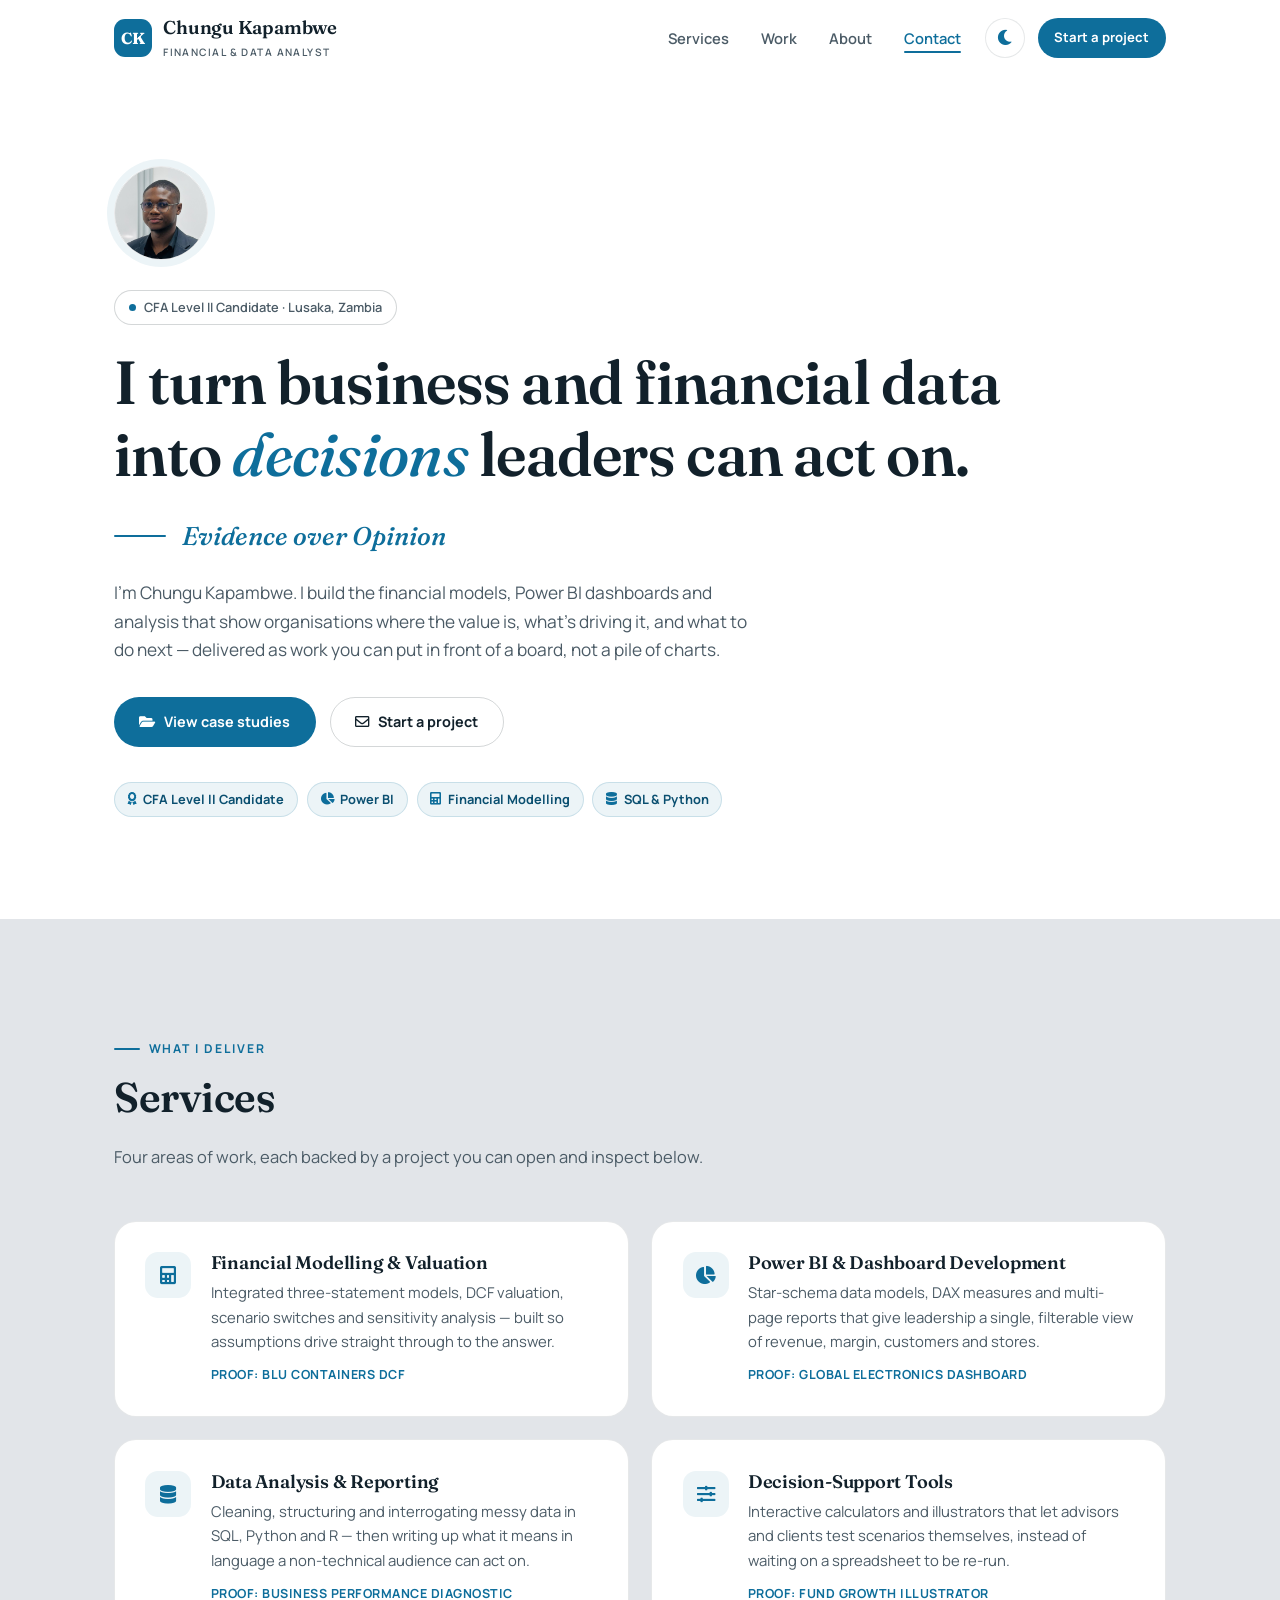
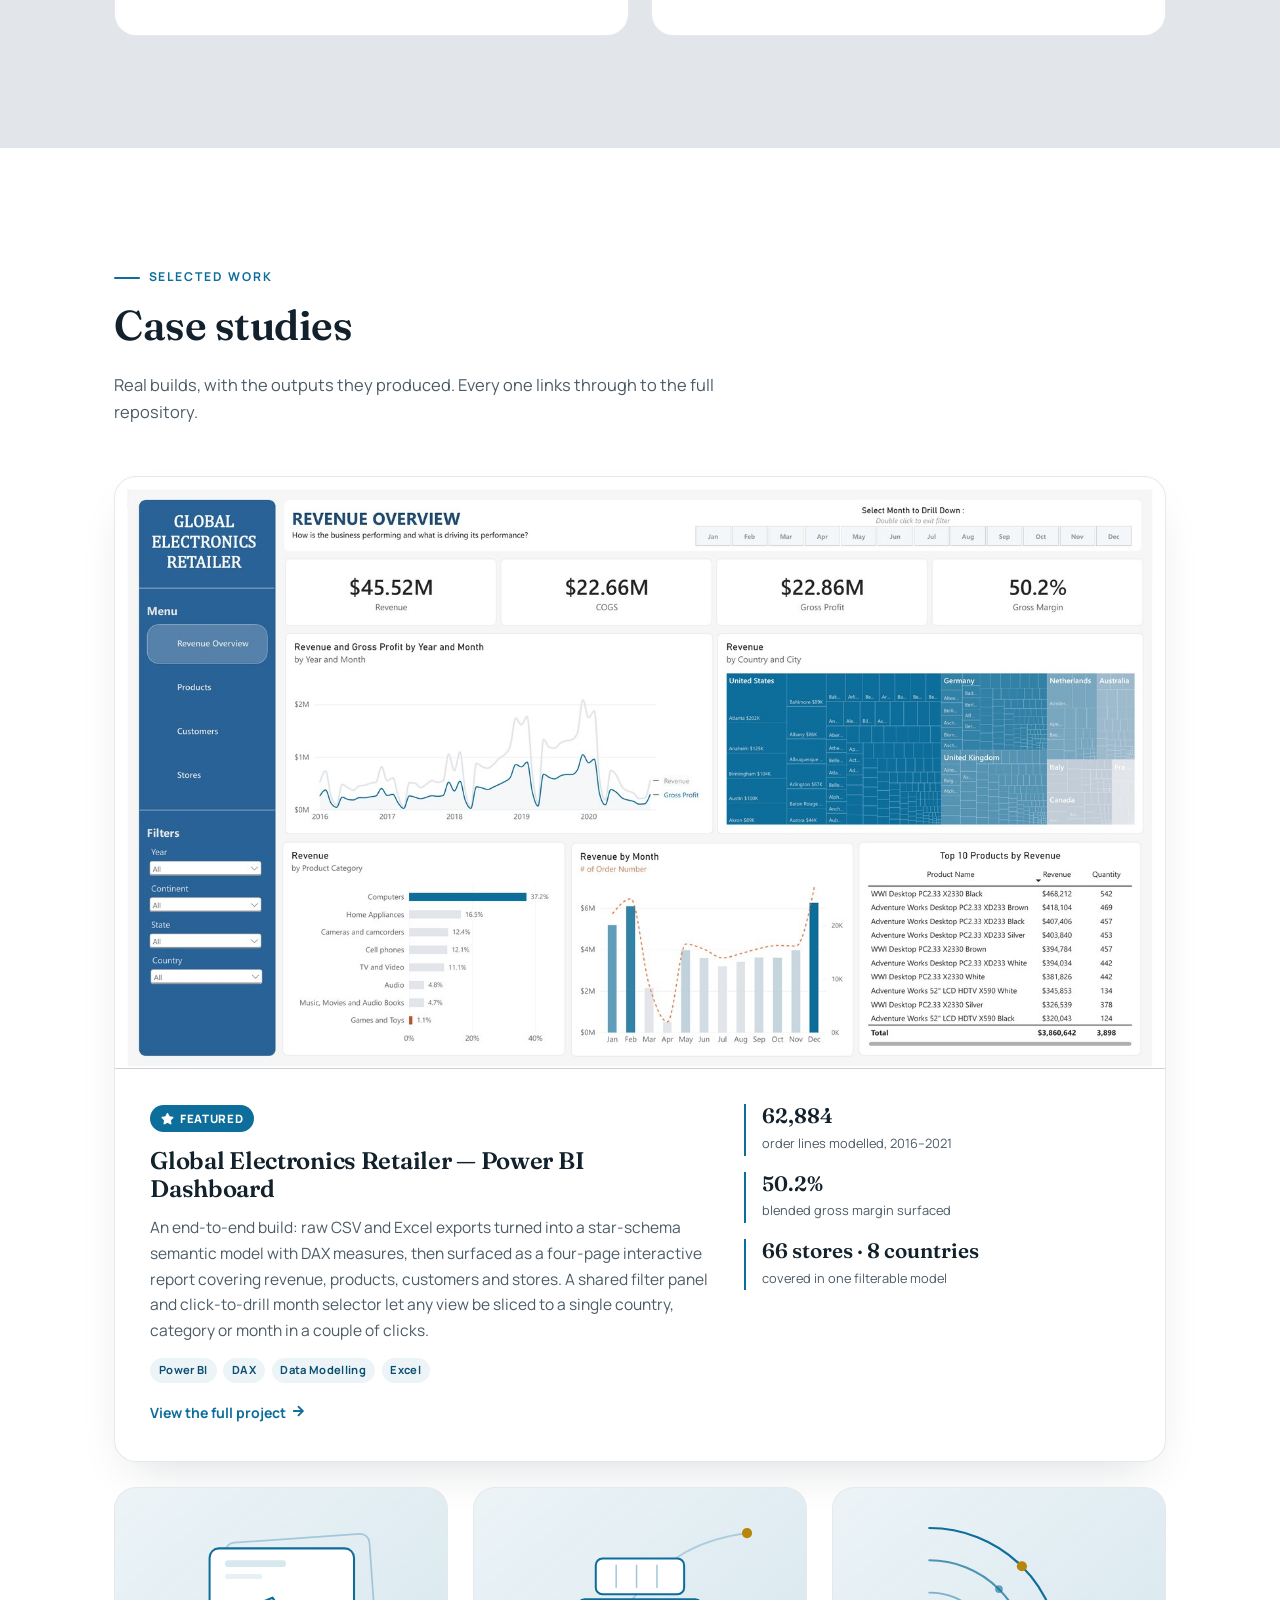
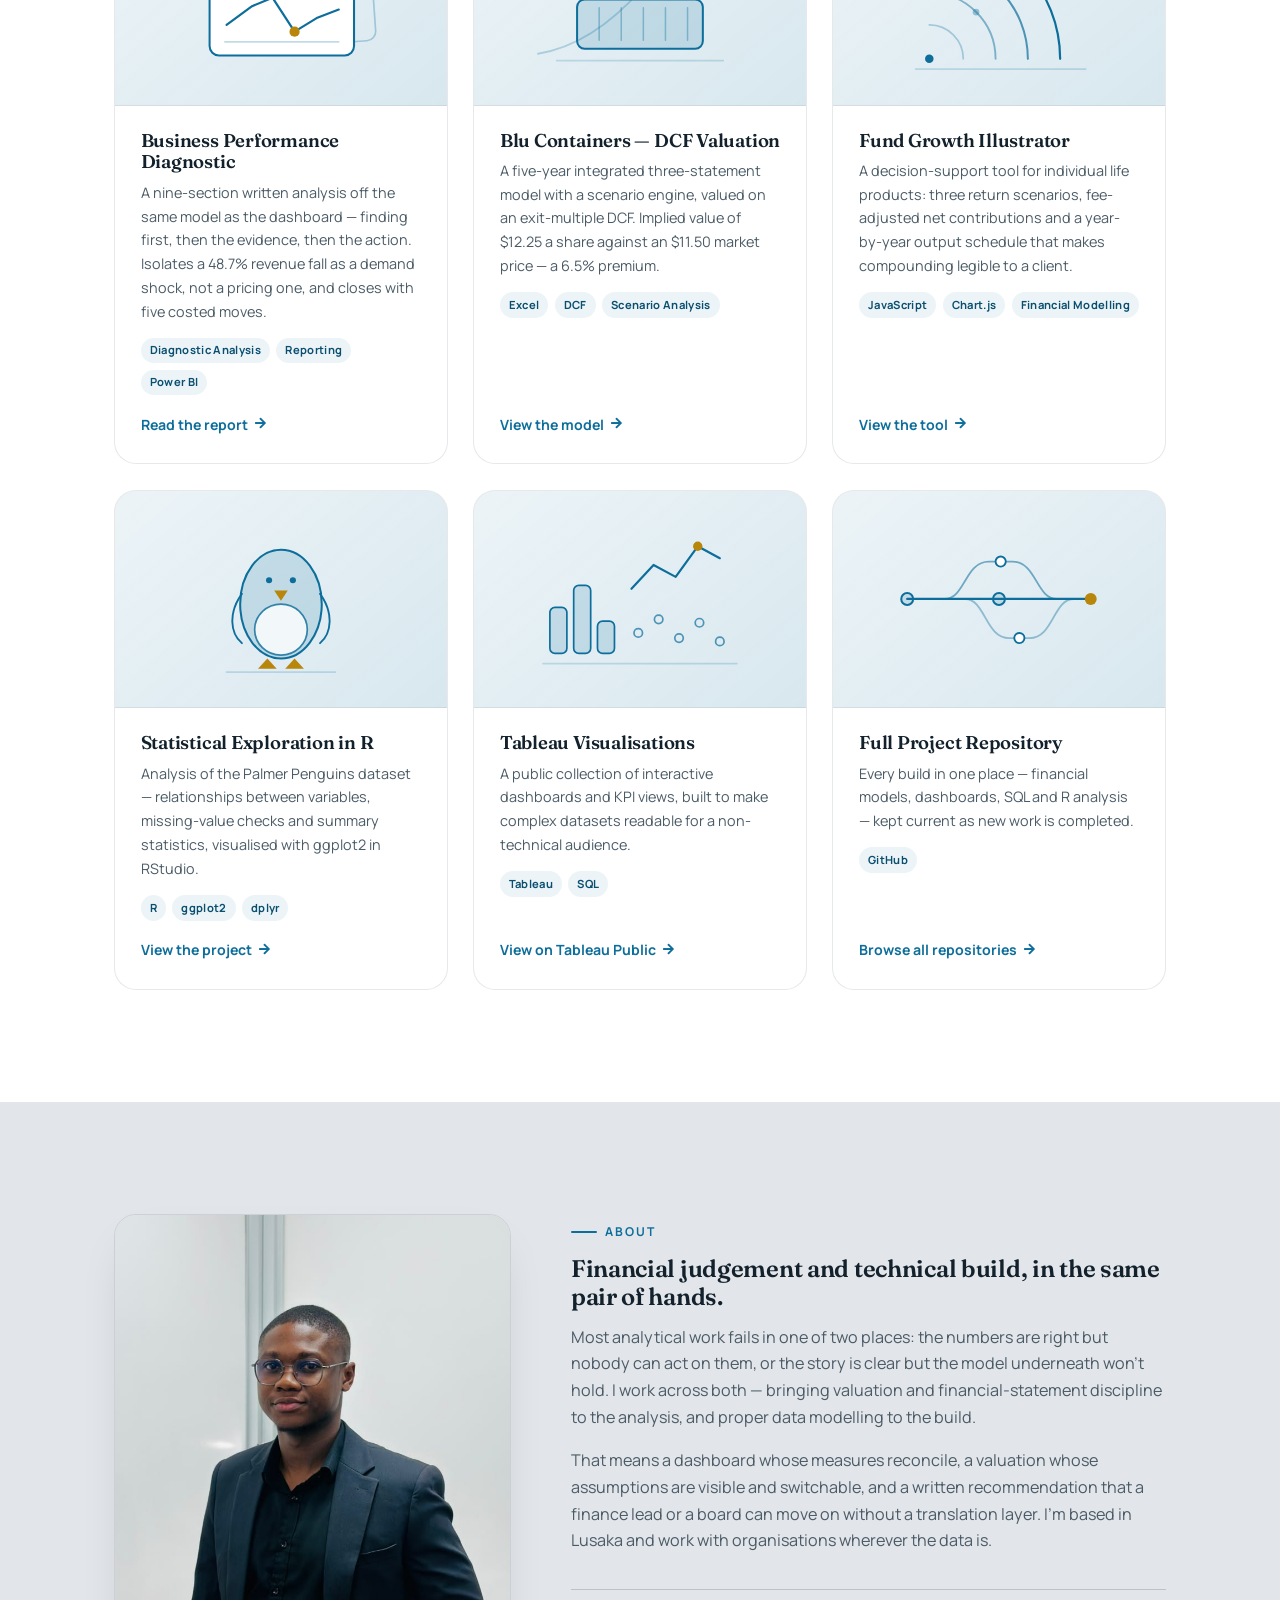
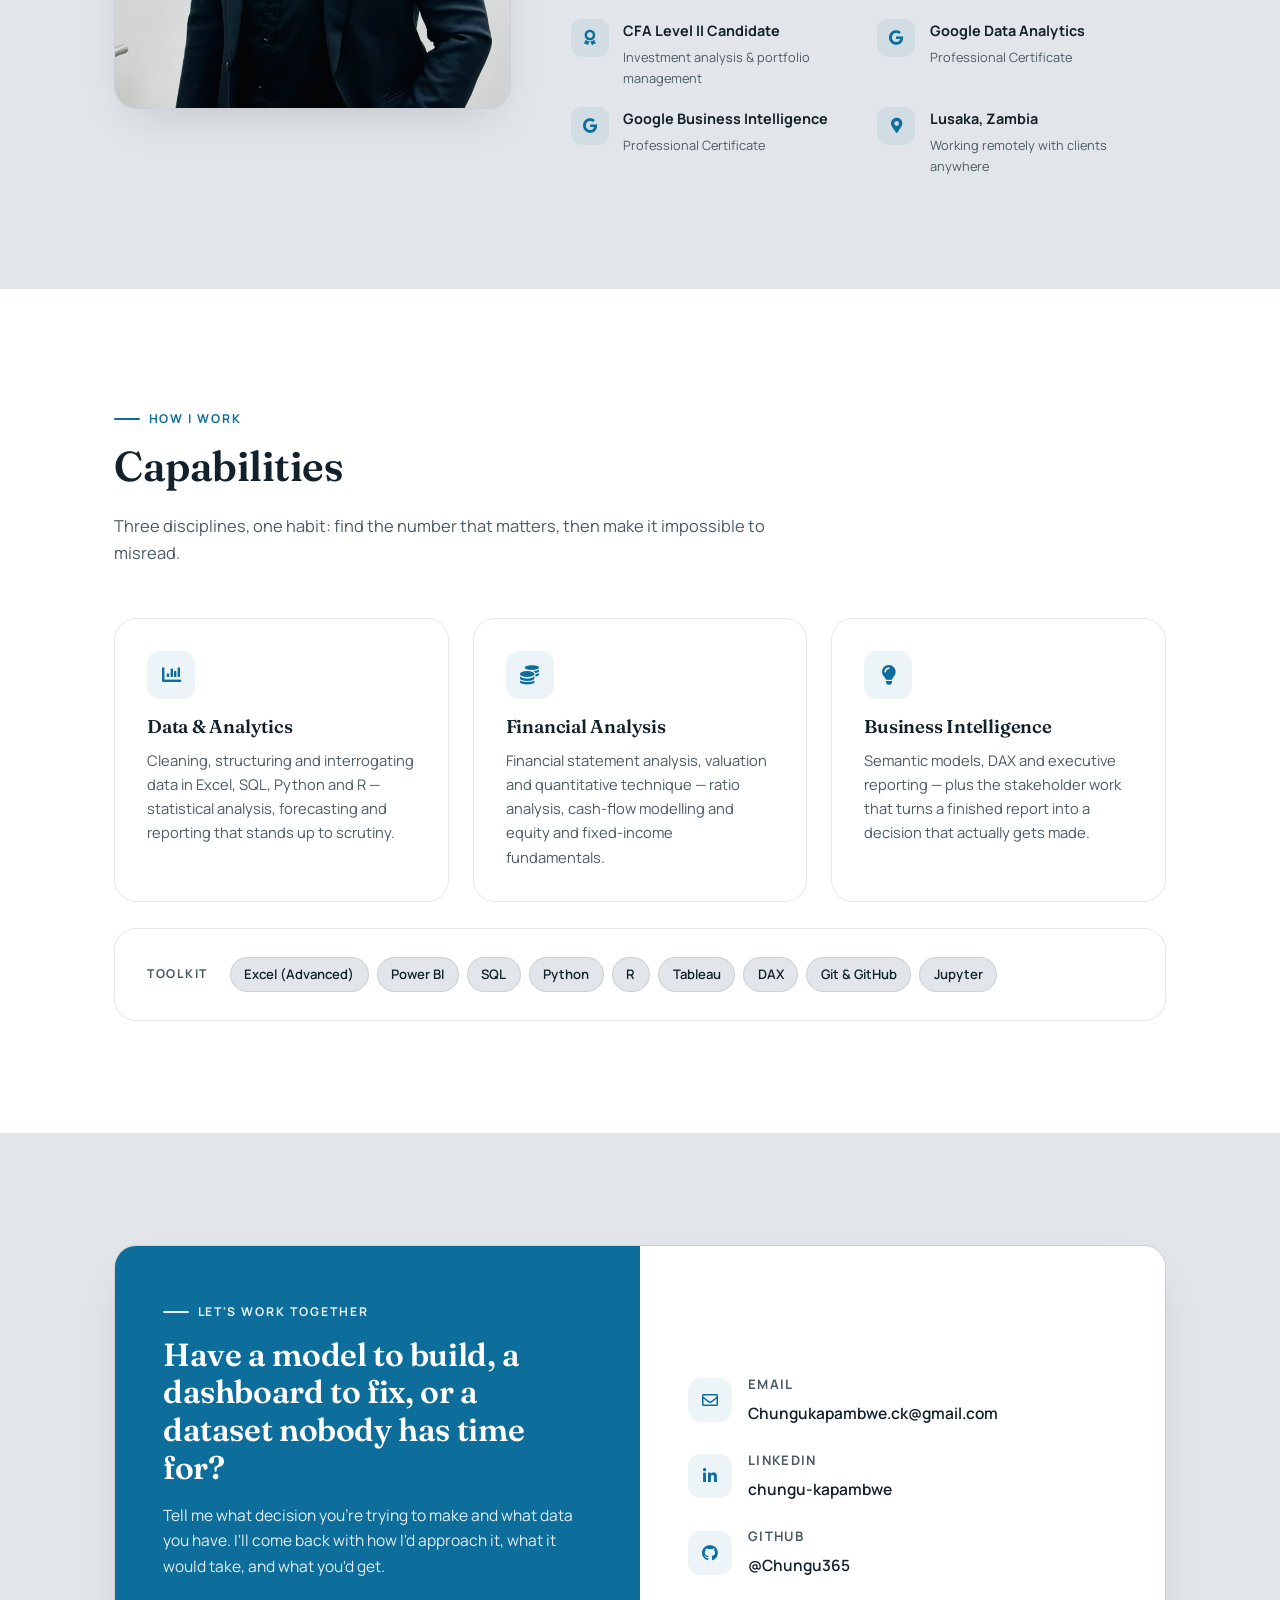
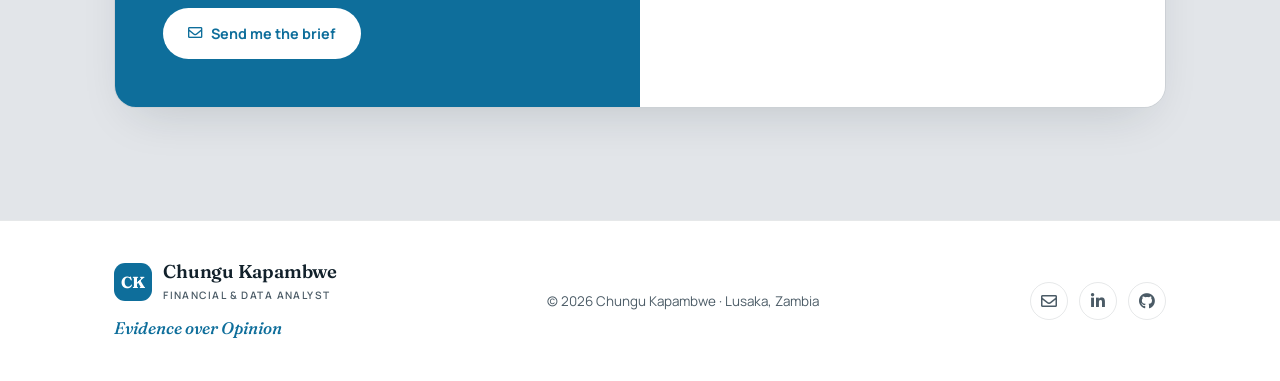
==== index.html @ a05ceb67 "Add files via upload" ====
<!DOCTYPE html>
<html lang="en">
<head>
<meta charset="UTF-8">
<meta name="viewport" content="width=device-width, initial-scale=1.0">
<title>Chungu Kapambwe | Financial &amp; Data Analyst</title>
<meta name="description" content="Chungu Kapambwe — financial and data analyst in Lusaka, Zambia. Financial models, Power BI dashboards and analysis that turn business data into decisions.">
<meta name="theme-color" content="#0e6e9b">

<link rel="icon" href="data:image/svg+xml,%3Csvg xmlns='http://www.w3.org/2000/svg' viewBox='0 0 64 64'%3E%3Crect width='64' height='64' rx='14' fill='%230e6e9b'/%3E%3Ctext x='32' y='43' font-family='Georgia,serif' font-size='30' font-weight='bold' fill='white' text-anchor='middle'%3ECK%3C/text%3E%3C/svg%3E">

<script>
  /* Set theme + js flag before first paint: avoids a flash and keeps content
     visible if scripting is unavailable. */
  (function () {
    var r = document.documentElement;
    r.className += ' js';
    try {
      var t = localStorage.getItem('theme');
      if (t === 'light' || t === 'dark') r.setAttribute('data-theme', t);
    } catch (e) {}
  })();
</script>

<link rel="preconnect" href="https://fonts.googleapis.com">
<link rel="preconnect" href="https://fonts.gstatic.com" crossorigin>
<link href="https://fonts.googleapis.com/css2?family=Fraunces:ital,opsz,wght@0,9..144,400;0,9..144,500;0,9..144,600;0,9..144,700;1,9..144,500&family=Manrope:wght@400;500;600;700;800&display=swap" rel="stylesheet">
<link rel="stylesheet" href="assets/css/fontawesome.min.css">

<style>
  /* ===================================================================
     1. DESIGN TOKENS
     Light is the default. Dark follows the system unless the visitor
     has explicitly chosen a theme (data-theme on <html>).
     =================================================================== */
  :root{
    --brand:#0e6e9b;            /* fixed brand blue — never theme-shifted */
    --mist:#e2e5e9;             /* brand light grey */

    --ink:#12212b;
    --ink-soft:#4b5b66;
    --blue:#0e6e9b;             /* theme-aware accent */
    --blue-deep:#0a4f70;
    --blue-tint:rgba(14,110,155,.08);
    --blue-tint-2:rgba(14,110,155,.16);
    --line:rgba(18,33,43,.10);
    --line-strong:rgba(18,33,43,.18);
    --accent-warm:#b8860b;   /* one warm note, used sparingly in the cover art */

    --surface:#ffffff;
    --surface-alt:#e2e5e9;
    --surface-card:#ffffff;
    --shadow:0 20px 50px -20px rgba(18,33,43,.18);
    --shadow-sm:0 6px 18px -10px rgba(18,33,43,.25);

    --radius-lg:22px;
    --radius-md:14px;
    --radius-sm:10px;
    --header-h:76px;
    color-scheme:light;
  }

  :root[data-theme="dark"]{
    --ink:#eef2f5;
    --ink-soft:#a4b2bc;
    --accent-warm:#d8ab3a;
    --blue:#4fb2da;
    --blue-deep:#8ad6f2;
    --blue-tint:rgba(79,178,218,.12);
    --blue-tint-2:rgba(79,178,218,.22);
    --line:rgba(238,242,245,.12);
    --line-strong:rgba(238,242,245,.22);

    --surface:#0f1720;
    --surface-alt:#141e29;
    --surface-card:#16212c;
    --shadow:0 24px 60px -20px rgba(0,0,0,.55);
    --shadow-sm:0 8px 22px -12px rgba(0,0,0,.6);
    color-scheme:dark;
  }

  @media (prefers-color-scheme: dark){
    :root:not([data-theme="light"]){
      --ink:#eef2f5;
      --ink-soft:#a4b2bc;
      --accent-warm:#d8ab3a;
      --blue:#4fb2da;
      --blue-deep:#8ad6f2;
      --blue-tint:rgba(79,178,218,.12);
      --blue-tint-2:rgba(79,178,218,.22);
      --line:rgba(238,242,245,.12);
      --line-strong:rgba(238,242,245,.22);

      --surface:#0f1720;
      --surface-alt:#141e29;
      --surface-card:#16212c;
      --shadow:0 24px 60px -20px rgba(0,0,0,.55);
      --shadow-sm:0 8px 22px -12px rgba(0,0,0,.6);
      color-scheme:dark;
    }
  }

  /* ===================================================================
     2. BASE
     =================================================================== */
  *{ box-sizing:border-box; }
  html{ scroll-behavior:smooth; }
  body{
    margin:0;
    background:var(--surface);
    color:var(--ink);
    font-family:'Manrope',-apple-system,BlinkMacSystemFont,'Segoe UI',sans-serif;
    font-size:16px;
    line-height:1.65;
    -webkit-font-smoothing:antialiased;
    overflow-x:hidden;
  }
  img{ max-width:100%; display:block; }
  a{ color:inherit; text-decoration:none; }
  button{ font:inherit; }
  ul{ margin:0; padding:0; list-style:none; }

  h1,h2,h3{
    font-family:'Fraunces',Georgia,serif;
    color:var(--ink);
    margin:0 0 .5em;
    letter-spacing:-0.012em;
    font-weight:600;
    line-height:1.18;
  }
  h4{ font-family:'Manrope',sans-serif; font-weight:700; margin:0 0 .3em; }
  p{ margin:0; }

  :focus-visible{ outline:2px solid var(--blue); outline-offset:3px; border-radius:4px; }

  .wrap{ max-width:1180px; margin:0 auto; padding:0 clamp(20px,5vw,64px); }
  section{ padding:clamp(64px,9vw,112px) 0; scroll-margin-top:var(--header-h); }
  .section-alt{ background:var(--surface-alt); }

  .eyebrow{
    display:inline-flex; align-items:center; gap:.7em;
    font-size:.76rem; font-weight:700; letter-spacing:.16em; text-transform:uppercase;
    color:var(--blue); margin-bottom:1.1em;
  }
  .eyebrow::before{ content:''; width:26px; height:2px; background:currentColor; border-radius:2px; }

  .section-head{ max-width:660px; margin-bottom:clamp(2.2rem,4vw,3.2rem); }
  .section-head h2{ font-size:clamp(1.85rem,3.6vw,2.6rem); }
  .section-head p{ color:var(--ink-soft); font-size:1.03rem; margin-top:.7em; }

  /* ===================================================================
     3. WORDMARK  — one treatment, used in the header and the footer.
     Monogram tile carries the colour; the name is always Fraunces 600
     in the text colour. No split colours, no italics.
     =================================================================== */
  .wordmark{ display:inline-flex; align-items:center; gap:.7rem; }
  .wordmark .mono{
    width:38px; height:38px; flex:none;
    border-radius:11px; background:var(--brand); color:#fff;
    display:flex; align-items:center; justify-content:center;
    font-family:'Fraunces',Georgia,serif; font-weight:700; font-size:1rem;
    letter-spacing:.02em; line-height:1;
  }
  .wordmark .name{
    font-family:'Fraunces',Georgia,serif; font-weight:600; font-size:1.16rem;
    color:var(--ink); letter-spacing:-0.012em; line-height:1.15; white-space:nowrap;
  }
  .wordmark .role{
    display:block; font-family:'Manrope',sans-serif; font-weight:600;
    font-size:.64rem; letter-spacing:.14em; text-transform:uppercase;
    color:var(--ink-soft); margin-top:2px;
  }

  /* ===================================================================
     4. HEADER / NAV
     =================================================================== */
  .site-header{
    position:fixed; inset:0 0 auto 0; z-index:1000;
    background:var(--surface);
    border-bottom:1px solid transparent;
    transition:border-color .25s ease, box-shadow .25s ease;
  }
  @supports (backdrop-filter:blur(12px)){
    .site-header{ background:color-mix(in srgb, var(--surface) 86%, transparent); backdrop-filter:blur(14px); }
  }
  .site-header.is-stuck{ border-bottom-color:var(--line); box-shadow:var(--shadow-sm); }

  .nav{
    height:var(--header-h);
    display:flex; align-items:center; justify-content:space-between; gap:1.5rem;
    max-width:1180px; margin:0 auto; padding:0 clamp(20px,5vw,64px);
  }
  .nav-links{ display:flex; gap:2rem; margin-left:auto; }
  .nav-links a{
    position:relative; font-size:.92rem; font-weight:600; color:var(--ink-soft);
    padding:.35em 0; transition:color .2s ease;
  }
  .nav-links a::after{
    content:''; position:absolute; left:0; right:100%; bottom:0; height:2px;
    background:var(--blue); border-radius:2px; transition:right .25s ease;
  }
  .nav-links a:hover{ color:var(--ink); }
  .nav-links a:hover::after,
  .nav-links a.is-active::after{ right:0; }
  .nav-links a.is-active{ color:var(--blue); }

  .nav-actions{ display:flex; align-items:center; gap:.8rem; }

  .theme-toggle{
    width:40px; height:40px; flex:none; border-radius:50%;
    border:1px solid var(--line); background:var(--surface-card); color:var(--blue);
    display:flex; align-items:center; justify-content:center; cursor:pointer; font-size:.95rem;
    transition:border-color .2s ease, transform .2s ease;
  }
  .theme-toggle:hover{ border-color:var(--blue); transform:translateY(-1px); }
  .theme-toggle .fa-sun{ display:none; }
  :root[data-theme="dark"] .theme-toggle .fa-moon{ display:none; }
  :root[data-theme="dark"] .theme-toggle .fa-sun{ display:inline-block; }
  @media (prefers-color-scheme: dark){
    :root:not([data-theme="light"]) .theme-toggle .fa-moon{ display:none; }
    :root:not([data-theme="light"]) .theme-toggle .fa-sun{ display:inline-block; }
  }

  .nav-cta{ display:inline-flex; }
  .menu-btn{
    display:none; width:40px; height:40px; border-radius:50%;
    border:1px solid var(--line); background:var(--surface-card); color:var(--ink);
    align-items:center; justify-content:center; cursor:pointer;
  }
  .menu-btn .fa-times{ display:none; }
  .menu-btn[aria-expanded="true"] .fa-bars{ display:none; }
  .menu-btn[aria-expanded="true"] .fa-times{ display:inline-block; }

  /* Mobile drawer */
  .mobile-menu{
    position:fixed; inset:var(--header-h) 0 auto 0; z-index:999;
    background:var(--surface); border-bottom:1px solid var(--line);
    box-shadow:var(--shadow); padding:1rem clamp(20px,5vw,64px) 1.6rem;
    transform:translateY(-12px); opacity:0; pointer-events:none;
    transition:opacity .2s ease, transform .2s ease;
  }
  .mobile-menu.is-open{ transform:translateY(0); opacity:1; pointer-events:auto; }
  .mobile-menu a{
    display:block; padding:.85rem 0; font-weight:600; color:var(--ink);
    border-bottom:1px solid var(--line);
  }
  .mobile-menu a:last-of-type{ border-bottom:0; }
  .mobile-menu .btn{ width:100%; justify-content:center; margin-top:1rem; }

  /* ===================================================================
     5. BUTTONS / PILLS
     =================================================================== */
  .btn{
    display:inline-flex; align-items:center; justify-content:center; gap:.6em;
    padding:.85em 1.7em; border-radius:100px; border:1px solid transparent;
    font-size:.9rem; font-weight:700; cursor:pointer; white-space:nowrap;
    transition:background .2s ease, color .2s ease, border-color .2s ease, transform .2s ease;
  }
  .btn-primary{ background:var(--blue); color:#fff; }
  :root[data-theme="dark"] .btn-primary{ color:#07131b; }
  @media (prefers-color-scheme: dark){ :root:not([data-theme="light"]) .btn-primary{ color:#07131b; } }
  .btn-primary:hover{ background:var(--blue-deep); transform:translateY(-2px); }
  .btn-outline{ border-color:var(--line-strong); color:var(--ink); }
  .btn-outline:hover{ border-color:var(--blue); color:var(--blue); transform:translateY(-2px); }
  .btn-sm{ padding:.6em 1.2em; font-size:.82rem; }

  .status-pill{
    display:inline-flex; align-items:center; gap:.6em; margin-bottom:1.4rem;
    padding:.45em 1.1em; border-radius:100px;
    border:1px solid var(--line-strong); background:var(--surface-card);
    font-size:.8rem; font-weight:600; color:var(--ink-soft);
  }
  .status-pill .dot{
    width:7px; height:7px; border-radius:50%; background:var(--blue); flex:none;
  }

  /* ===================================================================
     6. HERO
     =================================================================== */
  .hero{
    padding-top:calc(var(--header-h) + clamp(48px,7vw,92px));
    padding-bottom:clamp(60px,8vw,104px);
  }
  .hero-inner{ max-width:940px; }
  .hero-avatar{
    width:94px; height:94px; border-radius:50%; overflow:hidden;
    border:1px solid var(--line); box-shadow:0 0 0 7px var(--blue-tint);
    margin-bottom:1.9rem;
  }
  .hero-avatar img{ width:100%; height:100%; object-fit:cover; object-position:center 22%; }
  .hero h1{ font-size:clamp(2.35rem,5vw,3.8rem); margin-bottom:.4em; text-wrap:balance; }
  .hero h1 em{ font-style:italic; font-weight:500; color:var(--blue); }

  /* The identifying line. Same italic-Fraunces-in-blue voice as the accent
     word in the headline, so the two read as one signature. */
  .tagline{
    display:flex; align-items:center; gap:1rem;
    font-family:'Fraunces',Georgia,serif; font-style:italic; font-weight:500;
    font-size:clamp(1.25rem,2.2vw,1.6rem); color:var(--blue);
    margin:0 0 1.4rem;
  }
  .tagline::before{ content:''; width:52px; height:2px; background:currentColor; border-radius:2px; flex:none; }

  .hero-sub{ font-size:1.08rem; color:var(--ink-soft); max-width:58ch; margin-bottom:2rem; }
  .hero-actions{ display:flex; flex-wrap:wrap; gap:.9rem; margin-bottom:2.2rem; }

  .cred-strip{ display:flex; flex-wrap:wrap; gap:.55rem; }
  .cred{
    display:inline-flex; align-items:center; gap:.5em;
    padding:.45em 1em; border-radius:100px;
    background:var(--blue-tint); border:1px solid var(--blue-tint-2);
    font-size:.8rem; font-weight:700; color:var(--blue-deep);
  }
  .cred i{ font-size:.78rem; color:var(--blue); }

  /* ===================================================================
     7. SERVICES
     =================================================================== */
  .service-grid{ display:grid; grid-template-columns:repeat(2,1fr); gap:1.4rem; }
  .service{
    display:flex; gap:1.2rem; padding:1.9rem;
    background:var(--surface-card); border:1px solid var(--line); border-radius:var(--radius-lg);
    transition:transform .25s ease, box-shadow .25s ease, border-color .25s ease;
  }
  .service:hover{ transform:translateY(-4px); box-shadow:var(--shadow); border-color:var(--blue); }
  .service .ico{
    width:46px; height:46px; flex:none; border-radius:13px;
    background:var(--blue-tint); color:var(--blue);
    display:flex; align-items:center; justify-content:center; font-size:1.15rem;
  }
  .service h3{ font-size:1.14rem; margin-bottom:.35em; }
  .service p{ color:var(--ink-soft); font-size:.93rem; }
  .service .proof{
    display:block; margin-top:.9em; font-size:.78rem; font-weight:700;
    letter-spacing:.04em; text-transform:uppercase; color:var(--blue);
  }

  /* ===================================================================
     8. CASE STUDIES
     =================================================================== */
  .case-featured{
    background:var(--surface-card); border:1px solid var(--line);
    border-radius:var(--radius-lg); overflow:hidden; box-shadow:var(--shadow);
    margin-bottom:1.6rem;
  }
  .case-shot{ background:var(--mist); border-bottom:1px solid var(--line); }
  :root[data-theme="dark"] .case-shot{ background:#0b121a; }
  @media (prefers-color-scheme: dark){ :root:not([data-theme="light"]) .case-shot{ background:#0b121a; } }
  .case-shot img{ width:100%; height:auto; aspect-ratio:16/9; object-fit:cover; object-position:center top; }
  .case-body{ display:grid; grid-template-columns:1.45fr 1fr; gap:2.2rem; padding:2.2rem; }
  .case-body h3{ font-size:1.5rem; }
  .case-body p{ color:var(--ink-soft); font-size:.97rem; }

  .badge{
    display:inline-flex; align-items:center; gap:.5em; width:fit-content;
    padding:.35em .9em; border-radius:100px; background:var(--blue); color:#fff;
    font-size:.72rem; font-weight:800; letter-spacing:.06em; text-transform:uppercase;
    margin-bottom:.9rem;
  }
  :root[data-theme="dark"] .badge{ color:#07131b; }
  @media (prefers-color-scheme: dark){ :root:not([data-theme="light"]) .badge{ color:#07131b; } }

  .metrics{ display:grid; gap:1rem; align-content:start; }
  .metric{ padding-left:1rem; border-left:2px solid var(--blue); }
  .metric strong{
    display:block; font-family:'Fraunces',Georgia,serif; font-weight:600;
    font-size:1.3rem; color:var(--ink); line-height:1.2;
  }
  .metric span{ font-size:.8rem; color:var(--ink-soft); }

  .case-grid{ display:grid; grid-template-columns:repeat(3,1fr); gap:1.6rem; }
  .case{
    display:flex; flex-direction:column;
    background:var(--surface-card); border:1px solid var(--line);
    border-radius:var(--radius-lg); overflow:hidden;
    transition:transform .25s ease, box-shadow .25s ease;
  }
  .case:hover{ transform:translateY(-5px); box-shadow:var(--shadow); }
  .case .shot{ background:var(--mist); border-bottom:1px solid var(--line); overflow:hidden; }
  :root[data-theme="dark"] .case .shot{ background:#0b121a; }
  @media (prefers-color-scheme: dark){ :root:not([data-theme="light"]) .case .shot{ background:#0b121a; } }
  .case .shot img{ width:100%; height:auto; aspect-ratio:16/10; object-fit:cover; object-position:center top; transition:transform .5s ease; }
  .case:hover .shot img{ transform:scale(1.04); }
  .case .shot-art{
    aspect-ratio:16/10; display:flex; align-items:center; justify-content:center;
    background:linear-gradient(140deg,var(--blue-tint),var(--blue-tint-2));
    border-bottom:1px solid var(--line); padding:7% 9%;
  }
  .case .shot-art svg{ width:100%; height:auto; overflow:visible; }
  .case .body{ padding:1.5rem 1.6rem 1.7rem; display:flex; flex-direction:column; flex:1; }
  .case h3{ font-size:1.16rem; margin-bottom:.4em; }
  .case p{ color:var(--ink-soft); font-size:.9rem; }
  .stack{ display:flex; flex-wrap:wrap; gap:.4rem; margin-top:.9rem; }
  .stack span{
    font-size:.7rem; font-weight:700; letter-spacing:.03em;
    color:var(--blue-deep); background:var(--blue-tint);
    padding:.32em .8em; border-radius:100px;
  }
  .case-link{
    display:inline-flex; align-items:center; gap:.5em; margin-top:1.1rem;
    color:var(--blue); font-weight:700; font-size:.88rem;
  }
  .case-link i{ font-size:.78rem; transition:transform .2s ease; }
  .case-link:hover i{ transform:translateX(4px); }
  .case .case-link{ margin-top:auto; padding-top:1.1rem; }
  .case-all{ margin-top:2.4rem; display:flex; justify-content:center; }

  /* ===================================================================
     9. ABOUT + CREDENTIALS
     =================================================================== */
  .about-grid{ display:grid; grid-template-columns:.8fr 1.2fr; gap:clamp(32px,5vw,60px); align-items:start; }
  .about-photo{
    border-radius:var(--radius-lg); overflow:hidden;
    border:1px solid var(--line); box-shadow:var(--shadow);
  }
  .about-photo img{ width:100%; height:auto; aspect-ratio:4/5; object-fit:cover; object-position:center 18%; }
  .about-text p{ color:var(--ink-soft); font-size:1.01rem; }
  .about-text p + p{ margin-top:1.05em; }

  .creds{
    margin-top:2.2rem; padding-top:1.8rem; border-top:1px solid var(--line-strong);
    display:grid; grid-template-columns:repeat(2,1fr); gap:1.1rem;
  }
  .cred-item{ display:flex; gap:.9rem; align-items:flex-start; }
  .cred-item i{
    width:38px; height:38px; flex:none; border-radius:11px;
    background:var(--blue-tint); color:var(--blue);
    display:flex; align-items:center; justify-content:center; font-size:.95rem;
  }
  .cred-item h4{ font-size:.9rem; }
  .cred-item p{ font-size:.8rem; color:var(--ink-soft); }

  /* ===================================================================
     10. CAPABILITIES
     =================================================================== */
  .cap-grid{ display:grid; grid-template-columns:repeat(3,1fr); gap:1.5rem; }
  .cap{
    padding:2rem; background:var(--surface-card);
    border:1px solid var(--line); border-radius:var(--radius-lg);
    transition:transform .25s ease, box-shadow .25s ease, border-color .25s ease;
  }
  .cap:hover{ transform:translateY(-5px); box-shadow:var(--shadow); border-color:var(--blue); }
  .cap .ico{
    width:48px; height:48px; border-radius:13px; margin-bottom:1.1rem;
    background:var(--blue-tint); color:var(--blue);
    display:flex; align-items:center; justify-content:center; font-size:1.2rem;
  }
  .cap h3{ font-size:1.16rem; }
  .cap p{ color:var(--ink-soft); font-size:.92rem; }

  .toolkit{
    margin-top:1.6rem; padding:1.8rem 2rem;
    background:var(--surface-card); border:1px solid var(--line); border-radius:var(--radius-lg);
    display:flex; flex-wrap:wrap; align-items:center; gap:1.4rem;
  }
  .toolkit h4{
    margin:0; font-size:.76rem; letter-spacing:.14em; text-transform:uppercase; color:var(--ink-soft);
    flex:none;
  }
  .tags{ display:flex; flex-wrap:wrap; gap:.55rem; }
  .tags span{
    font-size:.82rem; font-weight:600; color:var(--ink);
    background:var(--surface-alt); border:1px solid var(--line);
    padding:.4em 1em; border-radius:100px;
  }

  /* ===================================================================
     11. CONTACT
     =================================================================== */
  .contact-panel{
    display:grid; grid-template-columns:1fr 1fr;
    border-radius:var(--radius-lg); overflow:hidden;
    border:1px solid var(--line); box-shadow:var(--shadow);
  }
  .contact-side{ background:var(--brand); color:#fff; padding:clamp(2rem,4vw,3rem); }
  .contact-side h2{ color:#fff; font-size:clamp(1.6rem,2.6vw,2rem); }
  .contact-side p{ color:rgba(255,255,255,.88); font-size:.97rem; }
  .contact-side .eyebrow{ color:rgba(255,255,255,.9); }
  .contact-side .btn{ margin-top:1.8rem; background:#fff; color:var(--brand); }
  .contact-side .btn:hover{ background:rgba(255,255,255,.88); color:var(--brand); }

  .contact-list{
    background:var(--surface-card); padding:clamp(2rem,4vw,3rem);
    display:flex; flex-direction:column; gap:1.5rem; justify-content:center;
  }
  .contact-row{ display:flex; align-items:center; gap:1rem; }
  .contact-row i{
    width:44px; height:44px; flex:none; border-radius:13px;
    background:var(--blue-tint); color:var(--blue);
    display:flex; align-items:center; justify-content:center; font-size:1rem;
  }
  .contact-row h4{ font-size:.82rem; letter-spacing:.1em; text-transform:uppercase; color:var(--ink-soft); }
  .contact-row a{ font-size:.97rem; font-weight:600; color:var(--ink); word-break:break-word; }
  .contact-row a:hover{ color:var(--blue); }

  /* ===================================================================
     12. FOOTER
     =================================================================== */
  .site-footer{ border-top:1px solid var(--line); padding:2.4rem 0; }
  .footer-inner{
    display:flex; align-items:center; justify-content:space-between; gap:1.5rem; flex-wrap:wrap;
  }
  .footer-brand{ display:flex; flex-direction:column; gap:.7rem; }
  .footer-tagline{
    font-family:'Fraunces',Georgia,serif; font-style:italic; font-weight:500;
    font-size:1.05rem; color:var(--blue);
  }
  .footer-meta{ font-size:.84rem; color:var(--ink-soft); }
  .footer-social{ display:flex; gap:.7rem; }
  .footer-social a{
    width:38px; height:38px; border-radius:50%;
    border:1px solid var(--line); color:var(--ink-soft);
    display:flex; align-items:center; justify-content:center;
    transition:color .2s ease, border-color .2s ease, transform .2s ease;
  }
  .footer-social a:hover{ color:var(--blue); border-color:var(--blue); transform:translateY(-2px); }

  /* ===================================================================
     13. REVEAL (progressive enhancement — hidden only when JS is on)
     =================================================================== */
  .js [data-animate]{ opacity:0; transform:translateY(16px); transition:opacity .55s ease, transform .55s ease; }
  .js [data-animate].in-view{ opacity:1; transform:none; }
  @media (prefers-reduced-motion: reduce){
    html{ scroll-behavior:auto; }
    .js [data-animate]{ opacity:1; transform:none; transition:none; }
    *{ animation-duration:.01ms !important; transition-duration:.01ms !important; }
  }

  /* ===================================================================
     14. RESPONSIVE
     =================================================================== */
  @media (max-width:1000px){
    .nav-links, .nav-cta{ display:none; }
    .menu-btn{ display:flex; }
    .service-grid, .cap-grid, .case-grid{ grid-template-columns:repeat(2,1fr); }
    .case-body{ grid-template-columns:1fr; gap:1.6rem; }
    .metrics{ grid-template-columns:repeat(3,1fr); display:grid; }
    .about-grid{ grid-template-columns:1fr; }
    .about-photo{ max-width:320px; }
    .contact-panel{ grid-template-columns:1fr; }
  }
  @media (max-width:680px){
    .service-grid, .cap-grid, .case-grid, .creds{ grid-template-columns:1fr; }
    .metrics{ grid-template-columns:1fr; }
    .toolkit{ flex-direction:column; align-items:flex-start; gap:1rem; }
    .wordmark .role{ display:none; }
    .footer-inner{ flex-direction:column; align-items:flex-start; }
  }
</style>
</head>
<body>

<!-- ============================ HEADER ============================ -->
<header class="site-header" id="siteHeader">
  <nav class="nav" aria-label="Primary">
    <a href="#top" class="wordmark" aria-label="Chungu Kapambwe — home">
      <span class="mono" aria-hidden="true">CK</span>
      <span>
        <span class="name">Chungu Kapambwe</span>
        <span class="role">Financial &amp; Data Analyst</span>
      </span>
    </a>

    <ul class="nav-links" id="navLinks">
      <li><a href="#services">Services</a></li>
      <li><a href="#work">Work</a></li>
      <li><a href="#about">About</a></li>
      <li><a href="#contact">Contact</a></li>
    </ul>

    <div class="nav-actions">
      <button class="theme-toggle" id="themeToggle" type="button" aria-label="Switch colour theme" aria-pressed="false">
        <i class="fas fa-moon" aria-hidden="true"></i>
        <i class="fas fa-sun" aria-hidden="true"></i>
      </button>
      <a href="#contact" class="btn btn-primary btn-sm nav-cta">Start a project</a>
      <button class="menu-btn" id="menuBtn" type="button" aria-label="Open menu" aria-expanded="false" aria-controls="mobileMenu">
        <i class="fas fa-bars" aria-hidden="true"></i>
        <i class="fas fa-times" aria-hidden="true"></i>
      </button>
    </div>
  </nav>
</header>

<div class="mobile-menu" id="mobileMenu" hidden>
  <a href="#services">Services</a>
  <a href="#work">Work</a>
  <a href="#about">About</a>
  <a href="#contact">Contact</a>
  <a href="#contact" class="btn btn-primary">Start a project</a>
</div>

<main id="top">

<!-- ============================ HERO ============================ -->
<section class="hero wrap" aria-labelledby="hero-title">
  <div class="hero-inner" data-animate>
    <div class="hero-avatar"><img src="assets/img/avatar.jpg" alt="Chungu Kapambwe" width="640" height="640"></div>
    <span class="status-pill"><span class="dot" aria-hidden="true"></span> CFA Level II Candidate · Lusaka, Zambia</span>
    <h1 id="hero-title">I turn business and financial data into <em>decisions</em> leaders can act on.</h1>
    <p class="tagline">Evidence over Opinion</p>
    <p class="hero-sub">
      I'm Chungu Kapambwe. I build the financial models, Power BI dashboards and analysis that show
      organisations where the value is, what's driving it, and what to do next — delivered as work
      you can put in front of a board, not a pile of charts.
    </p>
    <div class="hero-actions">
      <a href="#work" class="btn btn-primary"><i class="fas fa-folder-open" aria-hidden="true"></i> View case studies</a>
      <a href="#contact" class="btn btn-outline"><i class="far fa-envelope" aria-hidden="true"></i> Start a project</a>
    </div>
    <div class="cred-strip">
      <span class="cred"><i class="fas fa-award" aria-hidden="true"></i> CFA Level II Candidate</span>
      <span class="cred"><i class="fas fa-chart-pie" aria-hidden="true"></i> Power BI</span>
      <span class="cred"><i class="fas fa-calculator" aria-hidden="true"></i> Financial Modelling</span>
      <span class="cred"><i class="fas fa-database" aria-hidden="true"></i> SQL &amp; Python</span>
    </div>
  </div>
</section>

<!-- ============================ SERVICES ============================ -->
<section class="section-alt" id="services" aria-labelledby="services-title">
  <div class="wrap">
    <div class="section-head" data-animate>
      <span class="eyebrow">What I deliver</span>
      <h2 id="services-title">Services</h2>
      <p>Four areas of work, each backed by a project you can open and inspect below.</p>
    </div>

    <div class="service-grid">
      <article class="service" data-animate>
        <span class="ico"><i class="fas fa-calculator" aria-hidden="true"></i></span>
        <div>
          <h3>Financial Modelling &amp; Valuation</h3>
          <p>Integrated three-statement models, DCF valuation, scenario switches and sensitivity analysis — built so assumptions drive straight through to the answer.</p>
          <span class="proof">Proof: Blu Containers DCF</span>
        </div>
      </article>

      <article class="service" data-animate>
        <span class="ico"><i class="fas fa-chart-pie" aria-hidden="true"></i></span>
        <div>
          <h3>Power BI &amp; Dashboard Development</h3>
          <p>Star-schema data models, DAX measures and multi-page reports that give leadership a single, filterable view of revenue, margin, customers and stores.</p>
          <span class="proof">Proof: Global Electronics dashboard</span>
        </div>
      </article>

      <article class="service" data-animate>
        <span class="ico"><i class="fas fa-database" aria-hidden="true"></i></span>
        <div>
          <h3>Data Analysis &amp; Reporting</h3>
          <p>Cleaning, structuring and interrogating messy data in SQL, Python and R — then writing up what it means in language a non-technical audience can act on.</p>
          <span class="proof">Proof: Business Performance Diagnostic</span>
        </div>
      </article>

      <article class="service" data-animate>
        <span class="ico"><i class="fas fa-sliders-h" aria-hidden="true"></i></span>
        <div>
          <h3>Decision-Support Tools</h3>
          <p>Interactive calculators and illustrators that let advisors and clients test scenarios themselves, instead of waiting on a spreadsheet to be re-run.</p>
          <span class="proof">Proof: Fund Growth Illustrator</span>
        </div>
      </article>
    </div>
  </div>
</section>

<!-- ============================ WORK ============================ -->
<section id="work" aria-labelledby="work-title">
  <div class="wrap">
    <div class="section-head" data-animate>
      <span class="eyebrow">Selected work</span>
      <h2 id="work-title">Case studies</h2>
      <p>Real builds, with the outputs they produced. Every one links through to the full repository.</p>
    </div>

    <!-- Featured -->
    <article class="case-featured" data-animate>
      <div class="case-shot">
        <img src="assets/img/project-powerbi.jpg" alt="Revenue Overview page of the Global Electronics Retailer Power BI dashboard" width="1600" height="917" loading="lazy">
      </div>
      <div class="case-body">
        <div>
          <span class="badge"><i class="fas fa-star" aria-hidden="true"></i> Featured</span>
          <h3>Global Electronics Retailer — Power BI Dashboard</h3>
          <p>
            An end-to-end build: raw CSV and Excel exports turned into a star-schema semantic model with DAX
            measures, then surfaced as a four-page interactive report covering revenue, products, customers
            and stores. A shared filter panel and click-to-drill month selector let any view be sliced to a
            single country, category or month in a couple of clicks.
          </p>
          <div class="stack"><span>Power BI</span><span>DAX</span><span>Data Modelling</span><span>Excel</span></div>
          <a class="case-link" href="https://github.com/Chungu365/PowerBI-Global-Electronics-Retailer-Dashboard" target="_blank" rel="noopener">
            View the full project <i class="fas fa-arrow-right" aria-hidden="true"></i>
          </a>
        </div>
        <div class="metrics">
          <div class="metric"><strong>62,884</strong><span>order lines modelled, 2016–2021</span></div>
          <div class="metric"><strong>50.2%</strong><span>blended gross margin surfaced</span></div>
          <div class="metric"><strong>66 stores · 8 countries</strong><span>covered in one filterable model</span></div>
        </div>
      </div>
    </article>

    <!-- Grid -->
    <div class="case-grid">
      <article class="case" data-animate>
        <div class="shot-art" role="img" aria-label="Illustration of a report page showing a line that drops sharply and partly recovers">
          <svg viewBox="0 0 320 200" fill="none" stroke-linecap="round" stroke-linejoin="round" aria-hidden="true">
      <rect x="98" y="32" width="170" height="126" rx="11" stroke="var(--blue)" stroke-width="2" opacity=".3" transform="rotate(-4 183 95)"/>
      <rect x="76" y="44" width="170" height="126" rx="11" fill="var(--surface-card)" stroke="var(--blue)" stroke-width="2.4"/>
      <rect x="94" y="58" width="72" height="8" rx="4" fill="var(--blue-tint-2)"/>
      <rect x="94" y="74" width="44" height="6" rx="3" fill="var(--blue-tint-2)" opacity=".6"/>
      <path d="M96 134l30-22 24-10 26 40 26-16 26-10" stroke="var(--blue)" stroke-width="2.6"/>
      <circle cx="176" cy="142" r="6" fill="var(--accent-warm)"/>
      <path d="M94 154h134" stroke="var(--blue)" stroke-width="2" opacity=".25"/>
    </svg>
        </div>
        <div class="body">
          <h3>Business Performance Diagnostic</h3>
          <p>A nine-section written analysis off the same model as the dashboard — finding first, then the evidence, then the action. Isolates a 48.7% revenue fall as a demand shock, not a pricing one, and closes with five costed moves.</p>
          <div class="stack"><span>Diagnostic Analysis</span><span>Reporting</span><span>Power BI</span></div>
          <a class="case-link" href="https://github.com/Chungu365/Business-Performance-Diagnostic-Report" target="_blank" rel="noopener">
            Read the report <i class="fas fa-arrow-right" aria-hidden="true"></i>
          </a>
        </div>
      </article>
      <article class="case" data-animate>
        <div class="shot-art" role="img" aria-label="Illustration of stacked containers beneath a rising value curve">
      <svg viewBox="0 0 320 200" fill="none" stroke-linecap="round" stroke-linejoin="round" aria-hidden="true">
      <path d="M40 168C90 160 130 128 162 92S226 34 286 26" stroke="var(--blue)" stroke-width="2.2" opacity=".26"/>
      <rect x="86" y="104" width="148" height="58" rx="9" fill="var(--blue-tint-2)" stroke="var(--blue)" stroke-width="2.4"/>
      <path d="M112 114v38M138 114v38M164 114v38M190 114v38M216 114v38" stroke="var(--blue)" stroke-width="1.8" opacity=".38"/>
      <rect x="108" y="56" width="104" height="42" rx="8" fill="var(--surface-card)" stroke="var(--blue)" stroke-width="2.4"/>
      <path d="M132 64v26M156 64v26M180 64v26" stroke="var(--blue)" stroke-width="1.8" opacity=".38"/>
      <circle cx="286" cy="26" r="6" fill="var(--accent-warm)"/>
      <path d="M62 176h196" stroke="var(--blue)" stroke-width="2" opacity=".2"/>
    </svg>
        </div>
        <div class="body">
          <h3>Blu Containers — DCF Valuation</h3>
          <p>A five-year integrated three-statement model with a scenario engine, valued on an exit-multiple DCF. Implied value of $12.25 a share against an $11.50 market price — a 6.5% premium.</p>
          <div class="stack"><span>Excel</span><span>DCF</span><span>Scenario Analysis</span></div>
          <a class="case-link" href="https://github.com/Chungu365/Blu-Container-Financial-Model" target="_blank" rel="noopener">
            View the model <i class="fas fa-arrow-right" aria-hidden="true"></i>
          </a>
        </div>
      </article>

      <article class="case" data-animate>
        <div class="shot-art" role="img" aria-label="Illustration of widening arcs radiating from a single point">
      <svg viewBox="0 0 320 200" fill="none" stroke-linecap="round" stroke-linejoin="round" aria-hidden="true">
      <path d="M118 174A40 40 0 0 0 78 134" stroke="var(--blue)" stroke-width="2" opacity=".3"/>
      <path d="M156 174A78 78 0 0 0 78 96" stroke="var(--blue)" stroke-width="2.2" opacity=".48"/>
      <path d="M194 174A116 116 0 0 0 78 58" stroke="var(--blue)" stroke-width="2.4" opacity=".7"/>
      <path d="M232 174A154 154 0 0 0 78 20" stroke="var(--blue)" stroke-width="2.6"/>
      <circle cx="187" cy="65" r="6" fill="var(--accent-warm)"/>
      <circle cx="160" cy="92" r="4.5" fill="var(--blue)" opacity=".6"/>
      <circle cx="133" cy="119" r="4" fill="var(--blue)" opacity=".38"/>
      <circle cx="78" cy="174" r="5" fill="var(--blue)"/>
      <path d="M62 186h200" stroke="var(--blue)" stroke-width="2" opacity=".2"/>
    </svg>
        </div>
        <div class="body">
          <h3>Fund Growth Illustrator</h3>
          <p>A decision-support tool for individual life products: three return scenarios, fee-adjusted net contributions and a year-by-year output schedule that makes compounding legible to a client.</p>
          <div class="stack"><span>JavaScript</span><span>Chart.js</span><span>Financial Modelling</span></div>
          <a class="case-link" href="https://github.com/Chungu365/Wealth-Calculator-" target="_blank" rel="noopener">
            View the tool <i class="fas fa-arrow-right" aria-hidden="true"></i>
          </a>
        </div>
      </article>


      <article class="case" data-animate>
        <div class="shot-art" role="img" aria-label="Illustration of a penguin">
      <svg viewBox="0 0 320 200" fill="none" stroke-linecap="round" stroke-linejoin="round" aria-hidden="true">
      <ellipse cx="160" cy="106" rx="48" ry="64" fill="var(--blue-tint-2)" stroke="var(--blue)" stroke-width="2.4"/>
      <ellipse cx="160" cy="136" rx="31" ry="30" fill="var(--surface-card)" stroke="var(--blue)" stroke-width="2" opacity=".8"/>
      <path d="M114 94c-16 22-14 46 0 58" stroke="var(--blue)" stroke-width="2.2"/>
      <path d="M206 94c16 22 14 46 0 58" stroke="var(--blue)" stroke-width="2.2"/>
      <circle cx="146" cy="78" r="3.6" fill="var(--blue)"/>
      <circle cx="174" cy="78" r="3.6" fill="var(--blue)"/>
      <path d="M152 90h16l-8 12z" fill="var(--accent-warm)"/>
      <path d="M144 170l-11 12h22z" fill="var(--accent-warm)"/>
      <path d="M176 170l11 12h-22z" fill="var(--accent-warm)"/>
      <path d="M96 186h128" stroke="var(--blue)" stroke-width="2" opacity=".2"/>
    </svg>
        </div>
        <div class="body">
          <h3>Statistical Exploration in R</h3>
          <p>Analysis of the Palmer Penguins dataset — relationships between variables, missing-value checks and summary statistics, visualised with ggplot2 in RStudio.</p>
          <div class="stack"><span>R</span><span>ggplot2</span><span>dplyr</span></div>
          <a class="case-link" href="https://github.com/Chungu365/Data-Analyst-Project-Portfolio" target="_blank" rel="noopener">
            View the project <i class="fas fa-arrow-right" aria-hidden="true"></i>
          </a>
        </div>
      </article>

      <article class="case" data-animate>
        <div class="shot-art" role="img" aria-label="Illustration of bars, a trend line and scattered points">
      <svg viewBox="0 0 320 200" fill="none" stroke-linecap="round" stroke-linejoin="round" aria-hidden="true">
      <rect x="54" y="110" width="20" height="54" rx="6" fill="var(--blue-tint-2)" stroke="var(--blue)" stroke-width="2"/>
      <rect x="82" y="84" width="20" height="80" rx="6" fill="var(--blue-tint-2)" stroke="var(--blue)" stroke-width="2"/>
      <rect x="110" y="126" width="20" height="38" rx="6" fill="var(--blue-tint-2)" stroke="var(--blue)" stroke-width="2"/>
      <path d="M150 88l26-28 26 14 26-36 26 14" stroke="var(--blue)" stroke-width="2.6"/>
      <circle cx="228" cy="38" r="5.5" fill="var(--accent-warm)"/>
      <circle cx="158" cy="140" r="5" stroke="var(--blue)" stroke-width="2" opacity=".7"/>
      <circle cx="182" cy="124" r="5" stroke="var(--blue)" stroke-width="2" opacity=".7"/>
      <circle cx="206" cy="146" r="5" stroke="var(--blue)" stroke-width="2" opacity=".7"/>
      <circle cx="230" cy="128" r="5" stroke="var(--blue)" stroke-width="2" opacity=".7"/>
      <circle cx="254" cy="150" r="5" stroke="var(--blue)" stroke-width="2" opacity=".7"/>
      <path d="M46 176h228" stroke="var(--blue)" stroke-width="2" opacity=".2"/>
    </svg>
        </div>
        <div class="body">
          <h3>Tableau Visualisations</h3>
          <p>A public collection of interactive dashboards and KPI views, built to make complex datasets readable for a non-technical audience.</p>
          <div class="stack"><span>Tableau</span><span>SQL</span></div>
          <a class="case-link" href="https://public.tableau.com/app/profile/chungu.kapambwe/vizzes" target="_blank" rel="noopener">
            View on Tableau Public <i class="fas fa-arrow-right" aria-hidden="true"></i>
          </a>
        </div>
      </article>

      <article class="case" data-animate>
        <div class="shot-art" role="img" aria-label="Illustration of a commit line with branches merging back in">
      <svg viewBox="0 0 320 200" fill="none" stroke-linecap="round" stroke-linejoin="round" aria-hidden="true">
      <path d="M52 100h216" stroke="var(--blue)" stroke-width="2.6"/>
      <path d="M96 100c24 0 24-44 52-44h28c28 0 28 44 52 44" stroke="var(--blue)" stroke-width="2.2" opacity=".55"/>
      <path d="M120 100c24 0 24 46 52 46h24c28 0 28-46 52-46" stroke="var(--blue)" stroke-width="2.2" opacity=".4"/>
      <circle cx="52" cy="100" r="7" fill="var(--blue-tint-2)" stroke="var(--blue)" stroke-width="2.4"/>
      <circle cx="160" cy="100" r="7" fill="var(--blue-tint-2)" stroke="var(--blue)" stroke-width="2.4"/>
      <circle cx="268" cy="100" r="7" fill="var(--accent-warm)"/>
      <circle cx="162" cy="56" r="6" fill="var(--surface-card)" stroke="var(--blue)" stroke-width="2.2"/>
      <circle cx="184" cy="146" r="6" fill="var(--surface-card)" stroke="var(--blue)" stroke-width="2.2"/>
    </svg>
        </div>
        <div class="body">
          <h3>Full Project Repository</h3>
          <p>Every build in one place — financial models, dashboards, SQL and R analysis — kept current as new work is completed.</p>
          <div class="stack"><span>GitHub</span></div>
          <a class="case-link" href="https://github.com/Chungu365?tab=repositories" target="_blank" rel="noopener">
            Browse all repositories <i class="fas fa-arrow-right" aria-hidden="true"></i>
          </a>
        </div>
      </article>
    </div>
  </div>
</section>

<!-- ============================ ABOUT ============================ -->
<section class="section-alt" id="about" aria-labelledby="about-title">
  <div class="wrap about-grid">
    <div class="about-photo" data-animate>
      <img src="assets/img/profile-about.jpg" alt="Chungu Kapambwe" width="1080" height="890" loading="lazy">
    </div>

    <div class="about-text" data-animate>
      <span class="eyebrow">About</span>
      <h2 id="about-title">Financial judgement and technical build, in the same pair of hands.</h2>
      <p>
        Most analytical work fails in one of two places: the numbers are right but nobody can act on them,
        or the story is clear but the model underneath won't hold. I work across both — bringing valuation
        and financial-statement discipline to the analysis, and proper data modelling to the build.
      </p>
      <p>
        That means a dashboard whose measures reconcile, a valuation whose assumptions are visible and
        switchable, and a written recommendation that a finance lead or a board can move on without a
        translation layer. I'm based in Lusaka and work with organisations wherever the data is.
      </p>

      <div class="creds">
        <div class="cred-item">
          <i class="fas fa-award" aria-hidden="true"></i>
          <div><h4>CFA Level II Candidate</h4><p>Investment analysis &amp; portfolio management</p></div>
        </div>
        <div class="cred-item">
          <i class="fab fa-google" aria-hidden="true"></i>
          <div><h4>Google Data Analytics</h4><p>Professional Certificate</p></div>
        </div>
        <div class="cred-item">
          <i class="fab fa-google" aria-hidden="true"></i>
          <div><h4>Google Business Intelligence</h4><p>Professional Certificate</p></div>
        </div>
        <div class="cred-item">
          <i class="fas fa-map-marker-alt" aria-hidden="true"></i>
          <div><h4>Lusaka, Zambia</h4><p>Working remotely with clients anywhere</p></div>
        </div>
      </div>
    </div>
  </div>
</section>

<!-- ============================ CAPABILITIES ============================ -->
<section id="capabilities" aria-labelledby="cap-title">
  <div class="wrap">
    <div class="section-head" data-animate>
      <span class="eyebrow">How I work</span>
      <h2 id="cap-title">Capabilities</h2>
      <p>Three disciplines, one habit: find the number that matters, then make it impossible to misread.</p>
    </div>

    <div class="cap-grid">
      <div class="cap" data-animate>
        <span class="ico"><i class="fas fa-chart-bar" aria-hidden="true"></i></span>
        <h3>Data &amp; Analytics</h3>
        <p>Cleaning, structuring and interrogating data in Excel, SQL, Python and R — statistical analysis, forecasting and reporting that stands up to scrutiny.</p>
      </div>
      <div class="cap" data-animate>
        <span class="ico"><i class="fas fa-coins" aria-hidden="true"></i></span>
        <h3>Financial Analysis</h3>
        <p>Financial statement analysis, valuation and quantitative technique — ratio analysis, cash-flow modelling and equity and fixed-income fundamentals.</p>
      </div>
      <div class="cap" data-animate>
        <span class="ico"><i class="fas fa-lightbulb" aria-hidden="true"></i></span>
        <h3>Business Intelligence</h3>
        <p>Semantic models, DAX and executive reporting — plus the stakeholder work that turns a finished report into a decision that actually gets made.</p>
      </div>
    </div>

    <div class="toolkit" data-animate>
      <h4>Toolkit</h4>
      <div class="tags">
        <span>Excel (Advanced)</span><span>Power BI</span><span>SQL</span><span>Python</span>
        <span>R</span><span>Tableau</span><span>DAX</span><span>Git &amp; GitHub</span><span>Jupyter</span>
      </div>
    </div>
  </div>
</section>

<!-- ============================ CONTACT ============================ -->
<section class="section-alt" id="contact" aria-labelledby="contact-title">
  <div class="wrap">
    <div class="contact-panel" data-animate>
      <div class="contact-side">
        <span class="eyebrow">Let's work together</span>
        <h2 id="contact-title">Have a model to build, a dashboard to fix, or a dataset nobody has time for?</h2>
        <p>Tell me what decision you're trying to make and what data you have. I'll come back with how I'd approach it, what it would take, and what you'd get.</p>
        <a href="mailto:Chungukapambwe.ck@gmail.com?subject=Project%20enquiry" class="btn"><i class="far fa-envelope" aria-hidden="true"></i> Send me the brief</a>
      </div>

      <div class="contact-list">
        <div class="contact-row">
          <i class="far fa-envelope" aria-hidden="true"></i>
          <div>
            <h4>Email</h4>
            <a href="mailto:Chungukapambwe.ck@gmail.com">Chungukapambwe.ck@gmail.com</a>
          </div>
        </div>
        <div class="contact-row">
          <i class="fab fa-linkedin-in" aria-hidden="true"></i>
          <div>
            <h4>LinkedIn</h4>
            <a href="https://www.linkedin.com/in/chungu-kapambwe-214877257/" target="_blank" rel="noopener">chungu-kapambwe</a>
          </div>
        </div>
        <div class="contact-row">
          <i class="fab fa-github" aria-hidden="true"></i>
          <div>
            <h4>GitHub</h4>
            <a href="https://github.com/Chungu365" target="_blank" rel="noopener">@Chungu365</a>
          </div>
        </div>
      </div>
    </div>
  </div>
</section>

</main>

<!-- ============================ FOOTER ============================ -->
<footer class="site-footer">
  <div class="wrap footer-inner">
    <div class="footer-brand">
      <a href="#top" class="wordmark" aria-label="Back to top">
        <span class="mono" aria-hidden="true">CK</span>
        <span>
          <span class="name">Chungu Kapambwe</span>
          <span class="role">Financial &amp; Data Analyst</span>
        </span>
      </a>
      <span class="footer-tagline">Evidence over Opinion</span>
    </div>
    <p class="footer-meta">&copy; <span id="year">2026</span> Chungu Kapambwe · Lusaka, Zambia</p>
    <div class="footer-social">
      <a href="mailto:Chungukapambwe.ck@gmail.com" aria-label="Email"><i class="far fa-envelope" aria-hidden="true"></i></a>
      <a href="https://www.linkedin.com/in/chungu-kapambwe-214877257/" target="_blank" rel="noopener" aria-label="LinkedIn"><i class="fab fa-linkedin-in" aria-hidden="true"></i></a>
      <a href="https://github.com/Chungu365" target="_blank" rel="noopener" aria-label="GitHub"><i class="fab fa-github" aria-hidden="true"></i></a>
    </div>
  </div>
</footer>

<script>
(function () {
  'use strict';

  var root = document.documentElement;
  var mql  = window.matchMedia('(prefers-color-scheme: dark)');

  /* ---------- Theme ---------------------------------------------------- */
  var toggle = document.getElementById('themeToggle');

  function currentTheme() {
    return root.getAttribute('data-theme') || (mql.matches ? 'dark' : 'light');
  }
  function syncToggle() {
    var dark = currentTheme() === 'dark';
    toggle.setAttribute('aria-pressed', String(dark));
    toggle.setAttribute('aria-label', dark ? 'Switch to light theme' : 'Switch to dark theme');
  }
  toggle.addEventListener('click', function () {
    var next = currentTheme() === 'dark' ? 'light' : 'dark';
    root.setAttribute('data-theme', next);
    try { localStorage.setItem('theme', next); } catch (e) {}
    syncToggle();
  });
  /* Follow the system while no explicit choice has been made. */
  if (typeof mql.addEventListener === 'function') mql.addEventListener('change', syncToggle);
  syncToggle();

  /* ---------- Header state --------------------------------------------- */
  var header = document.getElementById('siteHeader');
  var onScroll = function () {
    header.classList.toggle('is-stuck', window.scrollY > 12);
  };
  window.addEventListener('scroll', onScroll, { passive: true });
  onScroll();

  /* ---------- Mobile menu ---------------------------------------------- */
  var menuBtn = document.getElementById('menuBtn');
  var menu    = document.getElementById('mobileMenu');

  function setMenu(open) {
    menu.hidden = false;                       /* keep it in the a11y tree while animating */
    menu.classList.toggle('is-open', open);
    menuBtn.setAttribute('aria-expanded', String(open));
    menuBtn.setAttribute('aria-label', open ? 'Close menu' : 'Open menu');
    if (!open) {
      window.setTimeout(function () {
        if (!menu.classList.contains('is-open')) menu.hidden = true;
      }, 220);
    }
  }
  setMenu(false);

  menuBtn.addEventListener('click', function () {
    setMenu(!menu.classList.contains('is-open'));
  });
  menu.addEventListener('click', function (e) {
    if (e.target.closest('a')) setMenu(false);
  });
  document.addEventListener('click', function (e) {
    if (!menu.classList.contains('is-open')) return;
    if (menu.contains(e.target) || menuBtn.contains(e.target)) return;
    setMenu(false);
  });
  document.addEventListener('keydown', function (e) {
    if (e.key === 'Escape' && menu.classList.contains('is-open')) {
      setMenu(false);
      menuBtn.focus();
    }
  });
  /* Never leave the drawer open when the layout returns to desktop. */
  window.addEventListener('resize', function () {
    if (window.innerWidth > 1000 && menu.classList.contains('is-open')) setMenu(false);
  });

  /* ---------- Scroll spy ------------------------------------------------ */
  var links    = Array.prototype.slice.call(document.querySelectorAll('#navLinks a'));
  var sections = links
    .map(function (a) { return document.querySelector(a.getAttribute('href')); })
    .filter(Boolean);

  if (sections.length && 'IntersectionObserver' in window) {
    var spy = new IntersectionObserver(function (entries) {
      entries.forEach(function (entry) {
        if (!entry.isIntersecting) return;
        links.forEach(function (a) {
          a.classList.toggle('is-active', a.getAttribute('href') === '#' + entry.target.id);
        });
      });
    }, { rootMargin: '-45% 0px -50% 0px', threshold: 0 });
    sections.forEach(function (s) { spy.observe(s); });
  }

  /* ---------- Reveal on scroll ------------------------------------------ */
  var reveals = Array.prototype.slice.call(document.querySelectorAll('[data-animate]'));

  function revealAll() {
    reveals.forEach(function (el) { el.classList.add('in-view'); });
  }

  if ('IntersectionObserver' in window) {
    var io = new IntersectionObserver(function (entries) {
      entries.forEach(function (entry) {
        if (entry.isIntersecting) {
          entry.target.classList.add('in-view');
          io.unobserve(entry.target);
        }
      });
    }, { threshold: 0.08, rootMargin: '0px 0px -40px 0px' });
    reveals.forEach(function (el) { io.observe(el); });
    /* Safety net: if anything is still hidden after 2.5s, show it. */
    window.setTimeout(revealAll, 2500);
  } else {
    revealAll();
  }

  /* ---------- Anchors that clear the fixed header ------------------------ */
  document.addEventListener('click', function (e) {
    var a = e.target.closest('a[href^="#"]');
    if (!a) return;
    var id = a.getAttribute('href');
    if (!id || id === '#') return;
    var target = document.querySelector(id);
    if (!target) return;
    e.preventDefault();
    var reduce = window.matchMedia('(prefers-reduced-motion: reduce)').matches;
    var y = target.getBoundingClientRect().top + window.pageYOffset
          - (id === '#top' ? 0 : header.offsetHeight - 1);
    window.scrollTo({ top: Math.max(y, 0), behavior: reduce ? 'auto' : 'smooth' });
    if (history.replaceState) history.replaceState(null, '', id);
  });

  /* ---------- Misc ------------------------------------------------------- */
  document.getElementById('year').textContent = new Date().getFullYear();
})();
</script>
</body>
</html>
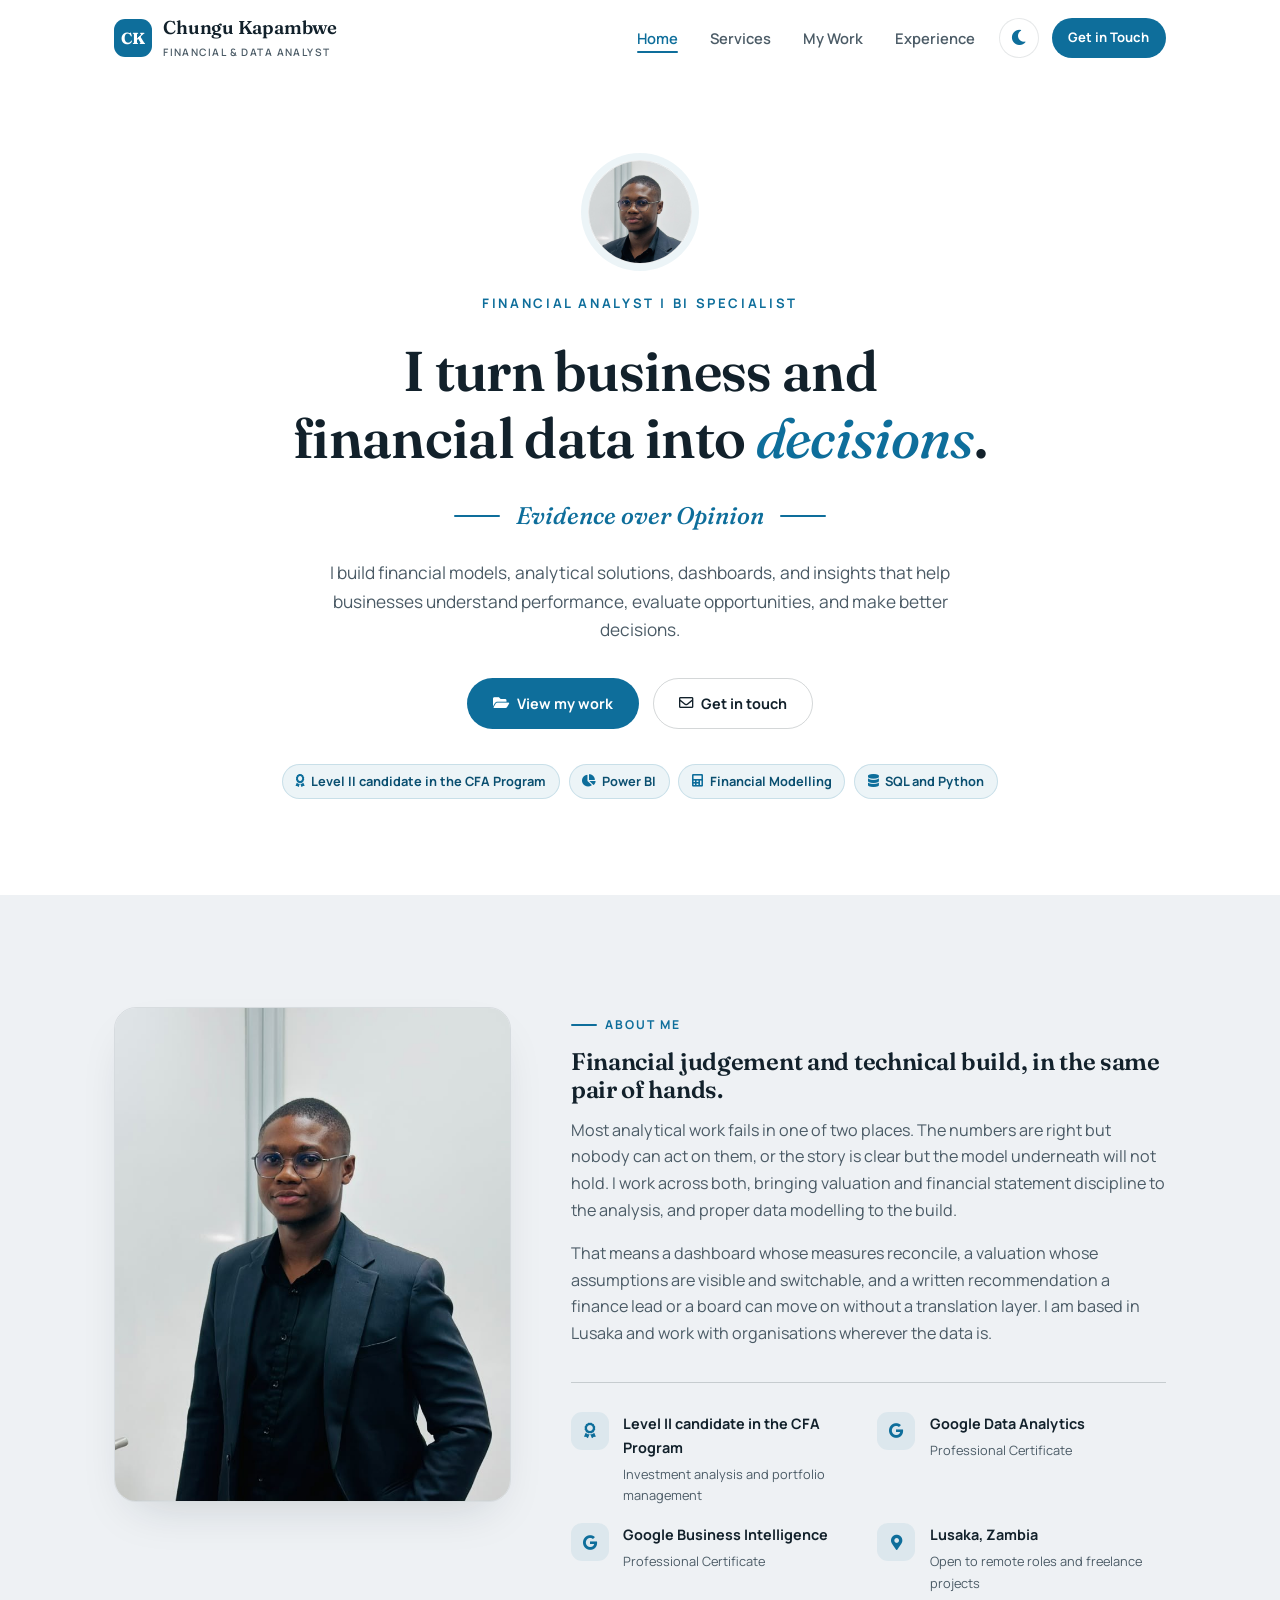
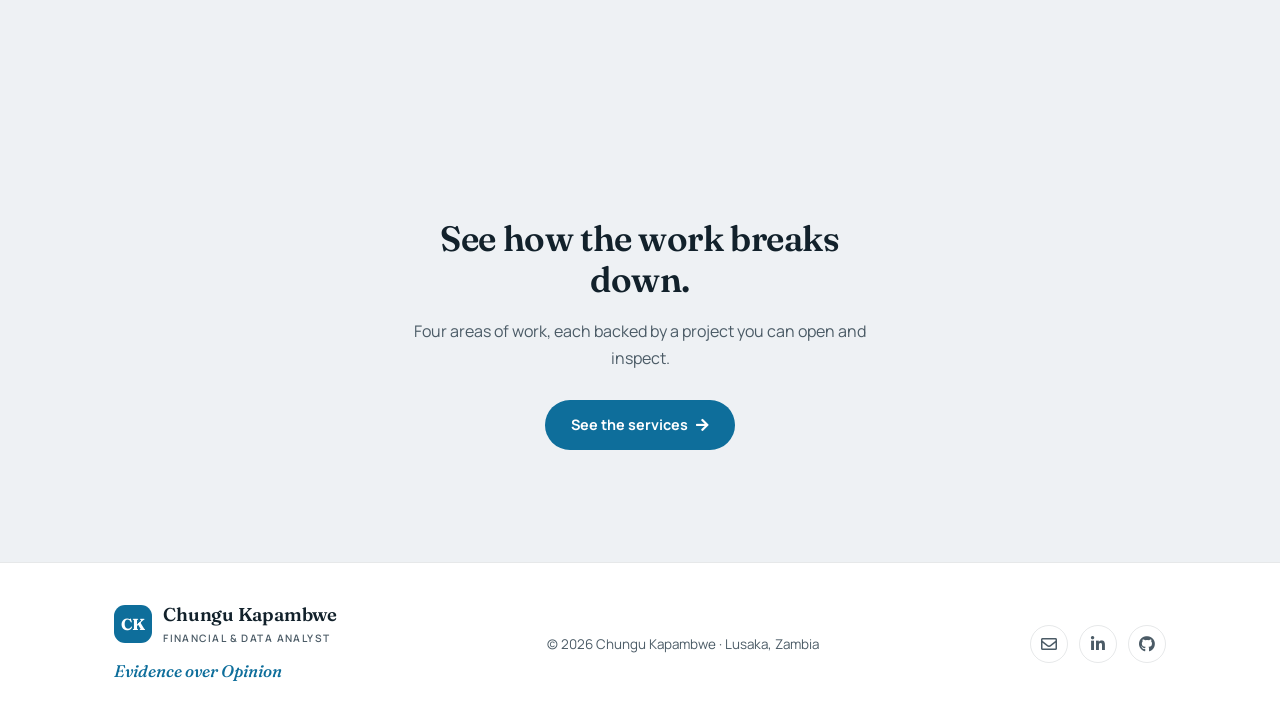
==== commit fff3ba45: "Add files via upload" ====
--- a/index.html
+++ b/index.html
@@ -3,14 +3,14 @@
 <head>
 <meta charset="UTF-8">
 <meta name="viewport" content="width=device-width, initial-scale=1.0">
-<title>Chungu Kapambwe | Financial &amp; Data Analyst</title>
-<meta name="description" content="Chungu Kapambwe — financial and data analyst in Lusaka, Zambia. Financial models, Power BI dashboards and analysis that turn business data into decisions.">
+<title>Chungu Kapambwe | Financial Analyst and BI Specialist</title>
+<meta name="description" content="Chungu Kapambwe, financial analyst and BI specialist in Lusaka, Zambia. Financial models, dashboards and analysis that turn business data into decisions.">
 <meta name="theme-color" content="#0e6e9b">
 
 <link rel="icon" href="data:image/svg+xml,%3Csvg xmlns='http://www.w3.org/2000/svg' viewBox='0 0 64 64'%3E%3Crect width='64' height='64' rx='14' fill='%230e6e9b'/%3E%3Ctext x='32' y='43' font-family='Georgia,serif' font-size='30' font-weight='bold' fill='white' text-anchor='middle'%3ECK%3C/text%3E%3C/svg%3E">
 
 <script>
-  /* Set theme + js flag before first paint: avoids a flash and keeps content
+/* Set theme + js flag before first paint: avoids a flash and keeps content
      visible if scripting is unavailable. */
   (function () {
     var r = document.documentElement;
@@ -19,6 +19,7 @@
       var t = localStorage.getItem('theme');
       if (t === 'light' || t === 'dark') r.setAttribute('data-theme', t);
     } catch (e) {}
+    try { if ('scrollRestoration' in history) history.scrollRestoration = 'manual'; } catch (e) {}
   })();
 </script>
 
@@ -26,534 +27,13 @@
 <link rel="preconnect" href="https://fonts.gstatic.com" crossorigin>
 <link href="https://fonts.googleapis.com/css2?family=Fraunces:ital,opsz,wght@0,9..144,400;0,9..144,500;0,9..144,600;0,9..144,700;1,9..144,500&family=Manrope:wght@400;500;600;700;800&display=swap" rel="stylesheet">
 <link rel="stylesheet" href="assets/css/fontawesome.min.css">
-
-<style>
-  /* ===================================================================
-     1. DESIGN TOKENS
-     Light is the default. Dark follows the system unless the visitor
-     has explicitly chosen a theme (data-theme on <html>).
-     =================================================================== */
-  :root{
-    --brand:#0e6e9b;            /* fixed brand blue — never theme-shifted */
-    --mist:#e2e5e9;             /* brand light grey */
-
-    --ink:#12212b;
-    --ink-soft:#4b5b66;
-    --blue:#0e6e9b;             /* theme-aware accent */
-    --blue-deep:#0a4f70;
-    --blue-tint:rgba(14,110,155,.08);
-    --blue-tint-2:rgba(14,110,155,.16);
-    --line:rgba(18,33,43,.10);
-    --line-strong:rgba(18,33,43,.18);
-    --accent-warm:#b8860b;   /* one warm note, used sparingly in the cover art */
-
-    --surface:#ffffff;
-    --surface-alt:#e2e5e9;
-    --surface-card:#ffffff;
-    --shadow:0 20px 50px -20px rgba(18,33,43,.18);
-    --shadow-sm:0 6px 18px -10px rgba(18,33,43,.25);
-
-    --radius-lg:22px;
-    --radius-md:14px;
-    --radius-sm:10px;
-    --header-h:76px;
-    color-scheme:light;
-  }
-
-  :root[data-theme="dark"]{
-    --ink:#eef2f5;
-    --ink-soft:#a4b2bc;
-    --accent-warm:#d8ab3a;
-    --blue:#4fb2da;
-    --blue-deep:#8ad6f2;
-    --blue-tint:rgba(79,178,218,.12);
-    --blue-tint-2:rgba(79,178,218,.22);
-    --line:rgba(238,242,245,.12);
-    --line-strong:rgba(238,242,245,.22);
-
-    --surface:#0f1720;
-    --surface-alt:#141e29;
-    --surface-card:#16212c;
-    --shadow:0 24px 60px -20px rgba(0,0,0,.55);
-    --shadow-sm:0 8px 22px -12px rgba(0,0,0,.6);
-    color-scheme:dark;
-  }
-
-  @media (prefers-color-scheme: dark){
-    :root:not([data-theme="light"]){
-      --ink:#eef2f5;
-      --ink-soft:#a4b2bc;
-      --accent-warm:#d8ab3a;
-      --blue:#4fb2da;
-      --blue-deep:#8ad6f2;
-      --blue-tint:rgba(79,178,218,.12);
-      --blue-tint-2:rgba(79,178,218,.22);
-      --line:rgba(238,242,245,.12);
-      --line-strong:rgba(238,242,245,.22);
-
-      --surface:#0f1720;
-      --surface-alt:#141e29;
-      --surface-card:#16212c;
-      --shadow:0 24px 60px -20px rgba(0,0,0,.55);
-      --shadow-sm:0 8px 22px -12px rgba(0,0,0,.6);
-      color-scheme:dark;
-    }
-  }
-
-  /* ===================================================================
-     2. BASE
-     =================================================================== */
-  *{ box-sizing:border-box; }
-  html{ scroll-behavior:smooth; }
-  body{
-    margin:0;
-    background:var(--surface);
-    color:var(--ink);
-    font-family:'Manrope',-apple-system,BlinkMacSystemFont,'Segoe UI',sans-serif;
-    font-size:16px;
-    line-height:1.65;
-    -webkit-font-smoothing:antialiased;
-    overflow-x:hidden;
-  }
-  img{ max-width:100%; display:block; }
-  a{ color:inherit; text-decoration:none; }
-  button{ font:inherit; }
-  ul{ margin:0; padding:0; list-style:none; }
-
-  h1,h2,h3{
-    font-family:'Fraunces',Georgia,serif;
-    color:var(--ink);
-    margin:0 0 .5em;
-    letter-spacing:-0.012em;
-    font-weight:600;
-    line-height:1.18;
-  }
-  h4{ font-family:'Manrope',sans-serif; font-weight:700; margin:0 0 .3em; }
-  p{ margin:0; }
-
-  :focus-visible{ outline:2px solid var(--blue); outline-offset:3px; border-radius:4px; }
-
-  .wrap{ max-width:1180px; margin:0 auto; padding:0 clamp(20px,5vw,64px); }
-  section{ padding:clamp(64px,9vw,112px) 0; scroll-margin-top:var(--header-h); }
-  .section-alt{ background:var(--surface-alt); }
-
-  .eyebrow{
-    display:inline-flex; align-items:center; gap:.7em;
-    font-size:.76rem; font-weight:700; letter-spacing:.16em; text-transform:uppercase;
-    color:var(--blue); margin-bottom:1.1em;
-  }
-  .eyebrow::before{ content:''; width:26px; height:2px; background:currentColor; border-radius:2px; }
-
-  .section-head{ max-width:660px; margin-bottom:clamp(2.2rem,4vw,3.2rem); }
-  .section-head h2{ font-size:clamp(1.85rem,3.6vw,2.6rem); }
-  .section-head p{ color:var(--ink-soft); font-size:1.03rem; margin-top:.7em; }
-
-  /* ===================================================================
-     3. WORDMARK  — one treatment, used in the header and the footer.
-     Monogram tile carries the colour; the name is always Fraunces 600
-     in the text colour. No split colours, no italics.
-     =================================================================== */
-  .wordmark{ display:inline-flex; align-items:center; gap:.7rem; }
-  .wordmark .mono{
-    width:38px; height:38px; flex:none;
-    border-radius:11px; background:var(--brand); color:#fff;
-    display:flex; align-items:center; justify-content:center;
-    font-family:'Fraunces',Georgia,serif; font-weight:700; font-size:1rem;
-    letter-spacing:.02em; line-height:1;
-  }
-  .wordmark .name{
-    font-family:'Fraunces',Georgia,serif; font-weight:600; font-size:1.16rem;
-    color:var(--ink); letter-spacing:-0.012em; line-height:1.15; white-space:nowrap;
-  }
-  .wordmark .role{
-    display:block; font-family:'Manrope',sans-serif; font-weight:600;
-    font-size:.64rem; letter-spacing:.14em; text-transform:uppercase;
-    color:var(--ink-soft); margin-top:2px;
-  }
-
-  /* ===================================================================
-     4. HEADER / NAV
-     =================================================================== */
-  .site-header{
-    position:fixed; inset:0 0 auto 0; z-index:1000;
-    background:var(--surface);
-    border-bottom:1px solid transparent;
-    transition:border-color .25s ease, box-shadow .25s ease;
-  }
-  @supports (backdrop-filter:blur(12px)){
-    .site-header{ background:color-mix(in srgb, var(--surface) 86%, transparent); backdrop-filter:blur(14px); }
-  }
-  .site-header.is-stuck{ border-bottom-color:var(--line); box-shadow:var(--shadow-sm); }
-
-  .nav{
-    height:var(--header-h);
-    display:flex; align-items:center; justify-content:space-between; gap:1.5rem;
-    max-width:1180px; margin:0 auto; padding:0 clamp(20px,5vw,64px);
-  }
-  .nav-links{ display:flex; gap:2rem; margin-left:auto; }
-  .nav-links a{
-    position:relative; font-size:.92rem; font-weight:600; color:var(--ink-soft);
-    padding:.35em 0; transition:color .2s ease;
-  }
-  .nav-links a::after{
-    content:''; position:absolute; left:0; right:100%; bottom:0; height:2px;
-    background:var(--blue); border-radius:2px; transition:right .25s ease;
-  }
-  .nav-links a:hover{ color:var(--ink); }
-  .nav-links a:hover::after,
-  .nav-links a.is-active::after{ right:0; }
-  .nav-links a.is-active{ color:var(--blue); }
-
-  .nav-actions{ display:flex; align-items:center; gap:.8rem; }
-
-  .theme-toggle{
-    width:40px; height:40px; flex:none; border-radius:50%;
-    border:1px solid var(--line); background:var(--surface-card); color:var(--blue);
-    display:flex; align-items:center; justify-content:center; cursor:pointer; font-size:.95rem;
-    transition:border-color .2s ease, transform .2s ease;
-  }
-  .theme-toggle:hover{ border-color:var(--blue); transform:translateY(-1px); }
-  .theme-toggle .fa-sun{ display:none; }
-  :root[data-theme="dark"] .theme-toggle .fa-moon{ display:none; }
-  :root[data-theme="dark"] .theme-toggle .fa-sun{ display:inline-block; }
-  @media (prefers-color-scheme: dark){
-    :root:not([data-theme="light"]) .theme-toggle .fa-moon{ display:none; }
-    :root:not([data-theme="light"]) .theme-toggle .fa-sun{ display:inline-block; }
-  }
-
-  .nav-cta{ display:inline-flex; }
-  .menu-btn{
-    display:none; width:40px; height:40px; border-radius:50%;
-    border:1px solid var(--line); background:var(--surface-card); color:var(--ink);
-    align-items:center; justify-content:center; cursor:pointer;
-  }
-  .menu-btn .fa-times{ display:none; }
-  .menu-btn[aria-expanded="true"] .fa-bars{ display:none; }
-  .menu-btn[aria-expanded="true"] .fa-times{ display:inline-block; }
-
-  /* Mobile drawer */
-  .mobile-menu{
-    position:fixed; inset:var(--header-h) 0 auto 0; z-index:999;
-    background:var(--surface); border-bottom:1px solid var(--line);
-    box-shadow:var(--shadow); padding:1rem clamp(20px,5vw,64px) 1.6rem;
-    transform:translateY(-12px); opacity:0; pointer-events:none;
-    transition:opacity .2s ease, transform .2s ease;
-  }
-  .mobile-menu.is-open{ transform:translateY(0); opacity:1; pointer-events:auto; }
-  .mobile-menu a{
-    display:block; padding:.85rem 0; font-weight:600; color:var(--ink);
-    border-bottom:1px solid var(--line);
-  }
-  .mobile-menu a:last-of-type{ border-bottom:0; }
-  .mobile-menu .btn{ width:100%; justify-content:center; margin-top:1rem; }
-
-  /* ===================================================================
-     5. BUTTONS / PILLS
-     =================================================================== */
-  .btn{
-    display:inline-flex; align-items:center; justify-content:center; gap:.6em;
-    padding:.85em 1.7em; border-radius:100px; border:1px solid transparent;
-    font-size:.9rem; font-weight:700; cursor:pointer; white-space:nowrap;
-    transition:background .2s ease, color .2s ease, border-color .2s ease, transform .2s ease;
-  }
-  .btn-primary{ background:var(--blue); color:#fff; }
-  :root[data-theme="dark"] .btn-primary{ color:#07131b; }
-  @media (prefers-color-scheme: dark){ :root:not([data-theme="light"]) .btn-primary{ color:#07131b; } }
-  .btn-primary:hover{ background:var(--blue-deep); transform:translateY(-2px); }
-  .btn-outline{ border-color:var(--line-strong); color:var(--ink); }
-  .btn-outline:hover{ border-color:var(--blue); color:var(--blue); transform:translateY(-2px); }
-  .btn-sm{ padding:.6em 1.2em; font-size:.82rem; }
-
-  .status-pill{
-    display:inline-flex; align-items:center; gap:.6em; margin-bottom:1.4rem;
-    padding:.45em 1.1em; border-radius:100px;
-    border:1px solid var(--line-strong); background:var(--surface-card);
-    font-size:.8rem; font-weight:600; color:var(--ink-soft);
-  }
-  .status-pill .dot{
-    width:7px; height:7px; border-radius:50%; background:var(--blue); flex:none;
-  }
-
-  /* ===================================================================
-     6. HERO
-     =================================================================== */
-  .hero{
-    padding-top:calc(var(--header-h) + clamp(48px,7vw,92px));
-    padding-bottom:clamp(60px,8vw,104px);
-  }
-  .hero-inner{ max-width:940px; }
-  .hero-avatar{
-    width:94px; height:94px; border-radius:50%; overflow:hidden;
-    border:1px solid var(--line); box-shadow:0 0 0 7px var(--blue-tint);
-    margin-bottom:1.9rem;
-  }
-  .hero-avatar img{ width:100%; height:100%; object-fit:cover; object-position:center 22%; }
-  .hero h1{ font-size:clamp(2.35rem,5vw,3.8rem); margin-bottom:.4em; text-wrap:balance; }
-  .hero h1 em{ font-style:italic; font-weight:500; color:var(--blue); }
-
-  /* The identifying line. Same italic-Fraunces-in-blue voice as the accent
-     word in the headline, so the two read as one signature. */
-  .tagline{
-    display:flex; align-items:center; gap:1rem;
-    font-family:'Fraunces',Georgia,serif; font-style:italic; font-weight:500;
-    font-size:clamp(1.25rem,2.2vw,1.6rem); color:var(--blue);
-    margin:0 0 1.4rem;
-  }
-  .tagline::before{ content:''; width:52px; height:2px; background:currentColor; border-radius:2px; flex:none; }
-
-  .hero-sub{ font-size:1.08rem; color:var(--ink-soft); max-width:58ch; margin-bottom:2rem; }
-  .hero-actions{ display:flex; flex-wrap:wrap; gap:.9rem; margin-bottom:2.2rem; }
-
-  .cred-strip{ display:flex; flex-wrap:wrap; gap:.55rem; }
-  .cred{
-    display:inline-flex; align-items:center; gap:.5em;
-    padding:.45em 1em; border-radius:100px;
-    background:var(--blue-tint); border:1px solid var(--blue-tint-2);
-    font-size:.8rem; font-weight:700; color:var(--blue-deep);
-  }
-  .cred i{ font-size:.78rem; color:var(--blue); }
-
-  /* ===================================================================
-     7. SERVICES
-     =================================================================== */
-  .service-grid{ display:grid; grid-template-columns:repeat(2,1fr); gap:1.4rem; }
-  .service{
-    display:flex; gap:1.2rem; padding:1.9rem;
-    background:var(--surface-card); border:1px solid var(--line); border-radius:var(--radius-lg);
-    transition:transform .25s ease, box-shadow .25s ease, border-color .25s ease;
-  }
-  .service:hover{ transform:translateY(-4px); box-shadow:var(--shadow); border-color:var(--blue); }
-  .service .ico{
-    width:46px; height:46px; flex:none; border-radius:13px;
-    background:var(--blue-tint); color:var(--blue);
-    display:flex; align-items:center; justify-content:center; font-size:1.15rem;
-  }
-  .service h3{ font-size:1.14rem; margin-bottom:.35em; }
-  .service p{ color:var(--ink-soft); font-size:.93rem; }
-  .service .proof{
-    display:block; margin-top:.9em; font-size:.78rem; font-weight:700;
-    letter-spacing:.04em; text-transform:uppercase; color:var(--blue);
-  }
-
-  /* ===================================================================
-     8. CASE STUDIES
-     =================================================================== */
-  .case-featured{
-    background:var(--surface-card); border:1px solid var(--line);
-    border-radius:var(--radius-lg); overflow:hidden; box-shadow:var(--shadow);
-    margin-bottom:1.6rem;
-  }
-  .case-shot{ background:var(--mist); border-bottom:1px solid var(--line); }
-  :root[data-theme="dark"] .case-shot{ background:#0b121a; }
-  @media (prefers-color-scheme: dark){ :root:not([data-theme="light"]) .case-shot{ background:#0b121a; } }
-  .case-shot img{ width:100%; height:auto; aspect-ratio:16/9; object-fit:cover; object-position:center top; }
-  .case-body{ display:grid; grid-template-columns:1.45fr 1fr; gap:2.2rem; padding:2.2rem; }
-  .case-body h3{ font-size:1.5rem; }
-  .case-body p{ color:var(--ink-soft); font-size:.97rem; }
-
-  .badge{
-    display:inline-flex; align-items:center; gap:.5em; width:fit-content;
-    padding:.35em .9em; border-radius:100px; background:var(--blue); color:#fff;
-    font-size:.72rem; font-weight:800; letter-spacing:.06em; text-transform:uppercase;
-    margin-bottom:.9rem;
-  }
-  :root[data-theme="dark"] .badge{ color:#07131b; }
-  @media (prefers-color-scheme: dark){ :root:not([data-theme="light"]) .badge{ color:#07131b; } }
-
-  .metrics{ display:grid; gap:1rem; align-content:start; }
-  .metric{ padding-left:1rem; border-left:2px solid var(--blue); }
-  .metric strong{
-    display:block; font-family:'Fraunces',Georgia,serif; font-weight:600;
-    font-size:1.3rem; color:var(--ink); line-height:1.2;
-  }
-  .metric span{ font-size:.8rem; color:var(--ink-soft); }
-
-  .case-grid{ display:grid; grid-template-columns:repeat(3,1fr); gap:1.6rem; }
-  .case{
-    display:flex; flex-direction:column;
-    background:var(--surface-card); border:1px solid var(--line);
-    border-radius:var(--radius-lg); overflow:hidden;
-    transition:transform .25s ease, box-shadow .25s ease;
-  }
-  .case:hover{ transform:translateY(-5px); box-shadow:var(--shadow); }
-  .case .shot{ background:var(--mist); border-bottom:1px solid var(--line); overflow:hidden; }
-  :root[data-theme="dark"] .case .shot{ background:#0b121a; }
-  @media (prefers-color-scheme: dark){ :root:not([data-theme="light"]) .case .shot{ background:#0b121a; } }
-  .case .shot img{ width:100%; height:auto; aspect-ratio:16/10; object-fit:cover; object-position:center top; transition:transform .5s ease; }
-  .case:hover .shot img{ transform:scale(1.04); }
-  .case .shot-art{
-    aspect-ratio:16/10; display:flex; align-items:center; justify-content:center;
-    background:linear-gradient(140deg,var(--blue-tint),var(--blue-tint-2));
-    border-bottom:1px solid var(--line); padding:7% 9%;
-  }
-  .case .shot-art svg{ width:100%; height:auto; overflow:visible; }
-  .case .body{ padding:1.5rem 1.6rem 1.7rem; display:flex; flex-direction:column; flex:1; }
-  .case h3{ font-size:1.16rem; margin-bottom:.4em; }
-  .case p{ color:var(--ink-soft); font-size:.9rem; }
-  .stack{ display:flex; flex-wrap:wrap; gap:.4rem; margin-top:.9rem; }
-  .stack span{
-    font-size:.7rem; font-weight:700; letter-spacing:.03em;
-    color:var(--blue-deep); background:var(--blue-tint);
-    padding:.32em .8em; border-radius:100px;
-  }
-  .case-link{
-    display:inline-flex; align-items:center; gap:.5em; margin-top:1.1rem;
-    color:var(--blue); font-weight:700; font-size:.88rem;
-  }
-  .case-link i{ font-size:.78rem; transition:transform .2s ease; }
-  .case-link:hover i{ transform:translateX(4px); }
-  .case .case-link{ margin-top:auto; padding-top:1.1rem; }
-  .case-all{ margin-top:2.4rem; display:flex; justify-content:center; }
-
-  /* ===================================================================
-     9. ABOUT + CREDENTIALS
-     =================================================================== */
-  .about-grid{ display:grid; grid-template-columns:.8fr 1.2fr; gap:clamp(32px,5vw,60px); align-items:start; }
-  .about-photo{
-    border-radius:var(--radius-lg); overflow:hidden;
-    border:1px solid var(--line); box-shadow:var(--shadow);
-  }
-  .about-photo img{ width:100%; height:auto; aspect-ratio:4/5; object-fit:cover; object-position:center 18%; }
-  .about-text p{ color:var(--ink-soft); font-size:1.01rem; }
-  .about-text p + p{ margin-top:1.05em; }
-
-  .creds{
-    margin-top:2.2rem; padding-top:1.8rem; border-top:1px solid var(--line-strong);
-    display:grid; grid-template-columns:repeat(2,1fr); gap:1.1rem;
-  }
-  .cred-item{ display:flex; gap:.9rem; align-items:flex-start; }
-  .cred-item i{
-    width:38px; height:38px; flex:none; border-radius:11px;
-    background:var(--blue-tint); color:var(--blue);
-    display:flex; align-items:center; justify-content:center; font-size:.95rem;
-  }
-  .cred-item h4{ font-size:.9rem; }
-  .cred-item p{ font-size:.8rem; color:var(--ink-soft); }
-
-  /* ===================================================================
-     10. CAPABILITIES
-     =================================================================== */
-  .cap-grid{ display:grid; grid-template-columns:repeat(3,1fr); gap:1.5rem; }
-  .cap{
-    padding:2rem; background:var(--surface-card);
-    border:1px solid var(--line); border-radius:var(--radius-lg);
-    transition:transform .25s ease, box-shadow .25s ease, border-color .25s ease;
-  }
-  .cap:hover{ transform:translateY(-5px); box-shadow:var(--shadow); border-color:var(--blue); }
-  .cap .ico{
-    width:48px; height:48px; border-radius:13px; margin-bottom:1.1rem;
-    background:var(--blue-tint); color:var(--blue);
-    display:flex; align-items:center; justify-content:center; font-size:1.2rem;
-  }
-  .cap h3{ font-size:1.16rem; }
-  .cap p{ color:var(--ink-soft); font-size:.92rem; }
-
-  .toolkit{
-    margin-top:1.6rem; padding:1.8rem 2rem;
-    background:var(--surface-card); border:1px solid var(--line); border-radius:var(--radius-lg);
-    display:flex; flex-wrap:wrap; align-items:center; gap:1.4rem;
-  }
-  .toolkit h4{
-    margin:0; font-size:.76rem; letter-spacing:.14em; text-transform:uppercase; color:var(--ink-soft);
-    flex:none;
-  }
-  .tags{ display:flex; flex-wrap:wrap; gap:.55rem; }
-  .tags span{
-    font-size:.82rem; font-weight:600; color:var(--ink);
-    background:var(--surface-alt); border:1px solid var(--line);
-    padding:.4em 1em; border-radius:100px;
-  }
-
-  /* ===================================================================
-     11. CONTACT
-     =================================================================== */
-  .contact-panel{
-    display:grid; grid-template-columns:1fr 1fr;
-    border-radius:var(--radius-lg); overflow:hidden;
-    border:1px solid var(--line); box-shadow:var(--shadow);
-  }
-  .contact-side{ background:var(--brand); color:#fff; padding:clamp(2rem,4vw,3rem); }
-  .contact-side h2{ color:#fff; font-size:clamp(1.6rem,2.6vw,2rem); }
-  .contact-side p{ color:rgba(255,255,255,.88); font-size:.97rem; }
-  .contact-side .eyebrow{ color:rgba(255,255,255,.9); }
-  .contact-side .btn{ margin-top:1.8rem; background:#fff; color:var(--brand); }
-  .contact-side .btn:hover{ background:rgba(255,255,255,.88); color:var(--brand); }
-
-  .contact-list{
-    background:var(--surface-card); padding:clamp(2rem,4vw,3rem);
-    display:flex; flex-direction:column; gap:1.5rem; justify-content:center;
-  }
-  .contact-row{ display:flex; align-items:center; gap:1rem; }
-  .contact-row i{
-    width:44px; height:44px; flex:none; border-radius:13px;
-    background:var(--blue-tint); color:var(--blue);
-    display:flex; align-items:center; justify-content:center; font-size:1rem;
-  }
-  .contact-row h4{ font-size:.82rem; letter-spacing:.1em; text-transform:uppercase; color:var(--ink-soft); }
-  .contact-row a{ font-size:.97rem; font-weight:600; color:var(--ink); word-break:break-word; }
-  .contact-row a:hover{ color:var(--blue); }
-
-  /* ===================================================================
-     12. FOOTER
-     =================================================================== */
-  .site-footer{ border-top:1px solid var(--line); padding:2.4rem 0; }
-  .footer-inner{
-    display:flex; align-items:center; justify-content:space-between; gap:1.5rem; flex-wrap:wrap;
-  }
-  .footer-brand{ display:flex; flex-direction:column; gap:.7rem; }
-  .footer-tagline{
-    font-family:'Fraunces',Georgia,serif; font-style:italic; font-weight:500;
-    font-size:1.05rem; color:var(--blue);
-  }
-  .footer-meta{ font-size:.84rem; color:var(--ink-soft); }
-  .footer-social{ display:flex; gap:.7rem; }
-  .footer-social a{
-    width:38px; height:38px; border-radius:50%;
-    border:1px solid var(--line); color:var(--ink-soft);
-    display:flex; align-items:center; justify-content:center;
-    transition:color .2s ease, border-color .2s ease, transform .2s ease;
-  }
-  .footer-social a:hover{ color:var(--blue); border-color:var(--blue); transform:translateY(-2px); }
-
-  /* ===================================================================
-     13. REVEAL (progressive enhancement — hidden only when JS is on)
-     =================================================================== */
-  .js [data-animate]{ opacity:0; transform:translateY(16px); transition:opacity .55s ease, transform .55s ease; }
-  .js [data-animate].in-view{ opacity:1; transform:none; }
-  @media (prefers-reduced-motion: reduce){
-    html{ scroll-behavior:auto; }
-    .js [data-animate]{ opacity:1; transform:none; transition:none; }
-    *{ animation-duration:.01ms !important; transition-duration:.01ms !important; }
-  }
-
-  /* ===================================================================
-     14. RESPONSIVE
-     =================================================================== */
-  @media (max-width:1000px){
-    .nav-links, .nav-cta{ display:none; }
-    .menu-btn{ display:flex; }
-    .service-grid, .cap-grid, .case-grid{ grid-template-columns:repeat(2,1fr); }
-    .case-body{ grid-template-columns:1fr; gap:1.6rem; }
-    .metrics{ grid-template-columns:repeat(3,1fr); display:grid; }
-    .about-grid{ grid-template-columns:1fr; }
-    .about-photo{ max-width:320px; }
-    .contact-panel{ grid-template-columns:1fr; }
-  }
-  @media (max-width:680px){
-    .service-grid, .cap-grid, .case-grid, .creds{ grid-template-columns:1fr; }
-    .metrics{ grid-template-columns:1fr; }
-    .toolkit{ flex-direction:column; align-items:flex-start; gap:1rem; }
-    .wordmark .role{ display:none; }
-    .footer-inner{ flex-direction:column; align-items:flex-start; }
-  }
-</style>
+<link rel="stylesheet" href="assets/css/site.css">
 </head>
 <body>
 
-<!-- ============================ HEADER ============================ -->
 <header class="site-header" id="siteHeader">
   <nav class="nav" aria-label="Primary">
-    <a href="#top" class="wordmark" aria-label="Chungu Kapambwe — home">
+    <a href="index.html" class="wordmark" aria-label="Chungu Kapambwe, home">
       <span class="mono" aria-hidden="true">CK</span>
       <span>
         <span class="name">Chungu Kapambwe</span>
@@ -562,10 +42,10 @@
     </a>
 
     <ul class="nav-links" id="navLinks">
-      <li><a href="#services">Services</a></li>
-      <li><a href="#work">Work</a></li>
-      <li><a href="#about">About</a></li>
-      <li><a href="#contact">Contact</a></li>
+      <li><a href="index.html" class="is-active">Home</a></li>
+      <li><a href="services.html">Services</a></li>
+      <li><a href="work.html">My Work</a></li>
+      <li><a href="experience.html">Experience</a></li>
     </ul>
 
     <div class="nav-actions">
@@ -573,7 +53,7 @@
         <i class="fas fa-moon" aria-hidden="true"></i>
         <i class="fas fa-sun" aria-hidden="true"></i>
       </button>
-      <a href="#contact" class="btn btn-primary btn-sm nav-cta">Start a project</a>
+      <a href="contact.html" class="btn btn-primary btn-sm nav-cta">Get in Touch</a>
       <button class="menu-btn" id="menuBtn" type="button" aria-label="Open menu" aria-expanded="false" aria-controls="mobileMenu">
         <i class="fas fa-bars" aria-hidden="true"></i>
         <i class="fas fa-times" aria-hidden="true"></i>
@@ -583,274 +63,37 @@
 </header>
 
 <div class="mobile-menu" id="mobileMenu" hidden>
-  <a href="#services">Services</a>
-  <a href="#work">Work</a>
-  <a href="#about">About</a>
-  <a href="#contact">Contact</a>
-  <a href="#contact" class="btn btn-primary">Start a project</a>
+  <a href="index.html" class="is-active">Home</a>
+  <a href="services.html">Services</a>
+  <a href="work.html">My Work</a>
+  <a href="experience.html">Experience</a>
+  <a href="contact.html" class="btn btn-primary">Get in Touch</a>
 </div>
 
 <main id="top">
-
-<!-- ============================ HERO ============================ -->
-<section class="hero wrap" aria-labelledby="hero-title">
+<section class="hero wrap">
   <div class="hero-inner" data-animate>
     <div class="hero-avatar"><img src="assets/img/avatar.jpg" alt="Chungu Kapambwe" width="640" height="640"></div>
-    <span class="status-pill"><span class="dot" aria-hidden="true"></span> CFA Level II Candidate · Lusaka, Zambia</span>
-    <h1 id="hero-title">I turn business and financial data into <em>decisions</em> leaders can act on.</h1>
+    <p class="hero-role">Financial Analyst | BI Specialist</p>
+    <h1>I turn business and financial data into <em>decisions</em>.</h1>
     <p class="tagline">Evidence over Opinion</p>
     <p class="hero-sub">
-      I'm Chungu Kapambwe. I build the financial models, Power BI dashboards and analysis that show
-      organisations where the value is, what's driving it, and what to do next — delivered as work
-      you can put in front of a board, not a pile of charts.
+      I build financial models, analytical solutions, dashboards, and insights that help businesses
+      understand performance, evaluate opportunities, and make better decisions.
     </p>
     <div class="hero-actions">
-      <a href="#work" class="btn btn-primary"><i class="fas fa-folder-open" aria-hidden="true"></i> View case studies</a>
-      <a href="#contact" class="btn btn-outline"><i class="far fa-envelope" aria-hidden="true"></i> Start a project</a>
+      <a href="work.html" class="btn btn-primary"><i class="fas fa-folder-open" aria-hidden="true"></i> View my work</a>
+      <a href="contact.html" class="btn btn-outline"><i class="far fa-envelope" aria-hidden="true"></i> Get in touch</a>
     </div>
     <div class="cred-strip">
-      <span class="cred"><i class="fas fa-award" aria-hidden="true"></i> CFA Level II Candidate</span>
+      <span class="cred"><i class="fas fa-award" aria-hidden="true"></i> Level II candidate in the CFA Program</span>
       <span class="cred"><i class="fas fa-chart-pie" aria-hidden="true"></i> Power BI</span>
       <span class="cred"><i class="fas fa-calculator" aria-hidden="true"></i> Financial Modelling</span>
-      <span class="cred"><i class="fas fa-database" aria-hidden="true"></i> SQL &amp; Python</span>
+      <span class="cred"><i class="fas fa-database" aria-hidden="true"></i> SQL and Python</span>
     </div>
   </div>
 </section>
 
-<!-- ============================ SERVICES ============================ -->
-<section class="section-alt" id="services" aria-labelledby="services-title">
-  <div class="wrap">
-    <div class="section-head" data-animate>
-      <span class="eyebrow">What I deliver</span>
-      <h2 id="services-title">Services</h2>
-      <p>Four areas of work, each backed by a project you can open and inspect below.</p>
-    </div>
-
-    <div class="service-grid">
-      <article class="service" data-animate>
-        <span class="ico"><i class="fas fa-calculator" aria-hidden="true"></i></span>
-        <div>
-          <h3>Financial Modelling &amp; Valuation</h3>
-          <p>Integrated three-statement models, DCF valuation, scenario switches and sensitivity analysis — built so assumptions drive straight through to the answer.</p>
-          <span class="proof">Proof: Blu Containers DCF</span>
-        </div>
-      </article>
-
-      <article class="service" data-animate>
-        <span class="ico"><i class="fas fa-chart-pie" aria-hidden="true"></i></span>
-        <div>
-          <h3>Power BI &amp; Dashboard Development</h3>
-          <p>Star-schema data models, DAX measures and multi-page reports that give leadership a single, filterable view of revenue, margin, customers and stores.</p>
-          <span class="proof">Proof: Global Electronics dashboard</span>
-        </div>
-      </article>
-
-      <article class="service" data-animate>
-        <span class="ico"><i class="fas fa-database" aria-hidden="true"></i></span>
-        <div>
-          <h3>Data Analysis &amp; Reporting</h3>
-          <p>Cleaning, structuring and interrogating messy data in SQL, Python and R — then writing up what it means in language a non-technical audience can act on.</p>
-          <span class="proof">Proof: Business Performance Diagnostic</span>
-        </div>
-      </article>
-
-      <article class="service" data-animate>
-        <span class="ico"><i class="fas fa-sliders-h" aria-hidden="true"></i></span>
-        <div>
-          <h3>Decision-Support Tools</h3>
-          <p>Interactive calculators and illustrators that let advisors and clients test scenarios themselves, instead of waiting on a spreadsheet to be re-run.</p>
-          <span class="proof">Proof: Fund Growth Illustrator</span>
-        </div>
-      </article>
-    </div>
-  </div>
-</section>
-
-<!-- ============================ WORK ============================ -->
-<section id="work" aria-labelledby="work-title">
-  <div class="wrap">
-    <div class="section-head" data-animate>
-      <span class="eyebrow">Selected work</span>
-      <h2 id="work-title">Case studies</h2>
-      <p>Real builds, with the outputs they produced. Every one links through to the full repository.</p>
-    </div>
-
-    <!-- Featured -->
-    <article class="case-featured" data-animate>
-      <div class="case-shot">
-        <img src="assets/img/project-powerbi.jpg" alt="Revenue Overview page of the Global Electronics Retailer Power BI dashboard" width="1600" height="917" loading="lazy">
-      </div>
-      <div class="case-body">
-        <div>
-          <span class="badge"><i class="fas fa-star" aria-hidden="true"></i> Featured</span>
-          <h3>Global Electronics Retailer — Power BI Dashboard</h3>
-          <p>
-            An end-to-end build: raw CSV and Excel exports turned into a star-schema semantic model with DAX
-            measures, then surfaced as a four-page interactive report covering revenue, products, customers
-            and stores. A shared filter panel and click-to-drill month selector let any view be sliced to a
-            single country, category or month in a couple of clicks.
-          </p>
-          <div class="stack"><span>Power BI</span><span>DAX</span><span>Data Modelling</span><span>Excel</span></div>
-          <a class="case-link" href="https://github.com/Chungu365/PowerBI-Global-Electronics-Retailer-Dashboard" target="_blank" rel="noopener">
-            View the full project <i class="fas fa-arrow-right" aria-hidden="true"></i>
-          </a>
-        </div>
-        <div class="metrics">
-          <div class="metric"><strong>62,884</strong><span>order lines modelled, 2016–2021</span></div>
-          <div class="metric"><strong>50.2%</strong><span>blended gross margin surfaced</span></div>
-          <div class="metric"><strong>66 stores · 8 countries</strong><span>covered in one filterable model</span></div>
-        </div>
-      </div>
-    </article>
-
-    <!-- Grid -->
-    <div class="case-grid">
-      <article class="case" data-animate>
-        <div class="shot-art" role="img" aria-label="Illustration of a report page showing a line that drops sharply and partly recovers">
-          <svg viewBox="0 0 320 200" fill="none" stroke-linecap="round" stroke-linejoin="round" aria-hidden="true">
-      <rect x="98" y="32" width="170" height="126" rx="11" stroke="var(--blue)" stroke-width="2" opacity=".3" transform="rotate(-4 183 95)"/>
-      <rect x="76" y="44" width="170" height="126" rx="11" fill="var(--surface-card)" stroke="var(--blue)" stroke-width="2.4"/>
-      <rect x="94" y="58" width="72" height="8" rx="4" fill="var(--blue-tint-2)"/>
-      <rect x="94" y="74" width="44" height="6" rx="3" fill="var(--blue-tint-2)" opacity=".6"/>
-      <path d="M96 134l30-22 24-10 26 40 26-16 26-10" stroke="var(--blue)" stroke-width="2.6"/>
-      <circle cx="176" cy="142" r="6" fill="var(--accent-warm)"/>
-      <path d="M94 154h134" stroke="var(--blue)" stroke-width="2" opacity=".25"/>
-    </svg>
-        </div>
-        <div class="body">
-          <h3>Business Performance Diagnostic</h3>
-          <p>A nine-section written analysis off the same model as the dashboard — finding first, then the evidence, then the action. Isolates a 48.7% revenue fall as a demand shock, not a pricing one, and closes with five costed moves.</p>
-          <div class="stack"><span>Diagnostic Analysis</span><span>Reporting</span><span>Power BI</span></div>
-          <a class="case-link" href="https://github.com/Chungu365/Business-Performance-Diagnostic-Report" target="_blank" rel="noopener">
-            Read the report <i class="fas fa-arrow-right" aria-hidden="true"></i>
-          </a>
-        </div>
-      </article>
-      <article class="case" data-animate>
-        <div class="shot-art" role="img" aria-label="Illustration of stacked containers beneath a rising value curve">
-      <svg viewBox="0 0 320 200" fill="none" stroke-linecap="round" stroke-linejoin="round" aria-hidden="true">
-      <path d="M40 168C90 160 130 128 162 92S226 34 286 26" stroke="var(--blue)" stroke-width="2.2" opacity=".26"/>
-      <rect x="86" y="104" width="148" height="58" rx="9" fill="var(--blue-tint-2)" stroke="var(--blue)" stroke-width="2.4"/>
-      <path d="M112 114v38M138 114v38M164 114v38M190 114v38M216 114v38" stroke="var(--blue)" stroke-width="1.8" opacity=".38"/>
-      <rect x="108" y="56" width="104" height="42" rx="8" fill="var(--surface-card)" stroke="var(--blue)" stroke-width="2.4"/>
-      <path d="M132 64v26M156 64v26M180 64v26" stroke="var(--blue)" stroke-width="1.8" opacity=".38"/>
-      <circle cx="286" cy="26" r="6" fill="var(--accent-warm)"/>
-      <path d="M62 176h196" stroke="var(--blue)" stroke-width="2" opacity=".2"/>
-    </svg>
-        </div>
-        <div class="body">
-          <h3>Blu Containers — DCF Valuation</h3>
-          <p>A five-year integrated three-statement model with a scenario engine, valued on an exit-multiple DCF. Implied value of $12.25 a share against an $11.50 market price — a 6.5% premium.</p>
-          <div class="stack"><span>Excel</span><span>DCF</span><span>Scenario Analysis</span></div>
-          <a class="case-link" href="https://github.com/Chungu365/Blu-Container-Financial-Model" target="_blank" rel="noopener">
-            View the model <i class="fas fa-arrow-right" aria-hidden="true"></i>
-          </a>
-        </div>
-      </article>
-
-      <article class="case" data-animate>
-        <div class="shot-art" role="img" aria-label="Illustration of widening arcs radiating from a single point">
-      <svg viewBox="0 0 320 200" fill="none" stroke-linecap="round" stroke-linejoin="round" aria-hidden="true">
-      <path d="M118 174A40 40 0 0 0 78 134" stroke="var(--blue)" stroke-width="2" opacity=".3"/>
-      <path d="M156 174A78 78 0 0 0 78 96" stroke="var(--blue)" stroke-width="2.2" opacity=".48"/>
-      <path d="M194 174A116 116 0 0 0 78 58" stroke="var(--blue)" stroke-width="2.4" opacity=".7"/>
-      <path d="M232 174A154 154 0 0 0 78 20" stroke="var(--blue)" stroke-width="2.6"/>
-      <circle cx="187" cy="65" r="6" fill="var(--accent-warm)"/>
-      <circle cx="160" cy="92" r="4.5" fill="var(--blue)" opacity=".6"/>
-      <circle cx="133" cy="119" r="4" fill="var(--blue)" opacity=".38"/>
-      <circle cx="78" cy="174" r="5" fill="var(--blue)"/>
-      <path d="M62 186h200" stroke="var(--blue)" stroke-width="2" opacity=".2"/>
-    </svg>
-        </div>
-        <div class="body">
-          <h3>Fund Growth Illustrator</h3>
-          <p>A decision-support tool for individual life products: three return scenarios, fee-adjusted net contributions and a year-by-year output schedule that makes compounding legible to a client.</p>
-          <div class="stack"><span>JavaScript</span><span>Chart.js</span><span>Financial Modelling</span></div>
-          <a class="case-link" href="https://github.com/Chungu365/Wealth-Calculator-" target="_blank" rel="noopener">
-            View the tool <i class="fas fa-arrow-right" aria-hidden="true"></i>
-          </a>
-        </div>
-      </article>
-
-
-      <article class="case" data-animate>
-        <div class="shot-art" role="img" aria-label="Illustration of a penguin">
-      <svg viewBox="0 0 320 200" fill="none" stroke-linecap="round" stroke-linejoin="round" aria-hidden="true">
-      <ellipse cx="160" cy="106" rx="48" ry="64" fill="var(--blue-tint-2)" stroke="var(--blue)" stroke-width="2.4"/>
-      <ellipse cx="160" cy="136" rx="31" ry="30" fill="var(--surface-card)" stroke="var(--blue)" stroke-width="2" opacity=".8"/>
-      <path d="M114 94c-16 22-14 46 0 58" stroke="var(--blue)" stroke-width="2.2"/>
-      <path d="M206 94c16 22 14 46 0 58" stroke="var(--blue)" stroke-width="2.2"/>
-      <circle cx="146" cy="78" r="3.6" fill="var(--blue)"/>
-      <circle cx="174" cy="78" r="3.6" fill="var(--blue)"/>
-      <path d="M152 90h16l-8 12z" fill="var(--accent-warm)"/>
-      <path d="M144 170l-11 12h22z" fill="var(--accent-warm)"/>
-      <path d="M176 170l11 12h-22z" fill="var(--accent-warm)"/>
-      <path d="M96 186h128" stroke="var(--blue)" stroke-width="2" opacity=".2"/>
-    </svg>
-        </div>
-        <div class="body">
-          <h3>Statistical Exploration in R</h3>
-          <p>Analysis of the Palmer Penguins dataset — relationships between variables, missing-value checks and summary statistics, visualised with ggplot2 in RStudio.</p>
-          <div class="stack"><span>R</span><span>ggplot2</span><span>dplyr</span></div>
-          <a class="case-link" href="https://github.com/Chungu365/Data-Analyst-Project-Portfolio" target="_blank" rel="noopener">
-            View the project <i class="fas fa-arrow-right" aria-hidden="true"></i>
-          </a>
-        </div>
-      </article>
-
-      <article class="case" data-animate>
-        <div class="shot-art" role="img" aria-label="Illustration of bars, a trend line and scattered points">
-      <svg viewBox="0 0 320 200" fill="none" stroke-linecap="round" stroke-linejoin="round" aria-hidden="true">
-      <rect x="54" y="110" width="20" height="54" rx="6" fill="var(--blue-tint-2)" stroke="var(--blue)" stroke-width="2"/>
-      <rect x="82" y="84" width="20" height="80" rx="6" fill="var(--blue-tint-2)" stroke="var(--blue)" stroke-width="2"/>
-      <rect x="110" y="126" width="20" height="38" rx="6" fill="var(--blue-tint-2)" stroke="var(--blue)" stroke-width="2"/>
-      <path d="M150 88l26-28 26 14 26-36 26 14" stroke="var(--blue)" stroke-width="2.6"/>
-      <circle cx="228" cy="38" r="5.5" fill="var(--accent-warm)"/>
-      <circle cx="158" cy="140" r="5" stroke="var(--blue)" stroke-width="2" opacity=".7"/>
-      <circle cx="182" cy="124" r="5" stroke="var(--blue)" stroke-width="2" opacity=".7"/>
-      <circle cx="206" cy="146" r="5" stroke="var(--blue)" stroke-width="2" opacity=".7"/>
-      <circle cx="230" cy="128" r="5" stroke="var(--blue)" stroke-width="2" opacity=".7"/>
-      <circle cx="254" cy="150" r="5" stroke="var(--blue)" stroke-width="2" opacity=".7"/>
-      <path d="M46 176h228" stroke="var(--blue)" stroke-width="2" opacity=".2"/>
-    </svg>
-        </div>
-        <div class="body">
-          <h3>Tableau Visualisations</h3>
-          <p>A public collection of interactive dashboards and KPI views, built to make complex datasets readable for a non-technical audience.</p>
-          <div class="stack"><span>Tableau</span><span>SQL</span></div>
-          <a class="case-link" href="https://public.tableau.com/app/profile/chungu.kapambwe/vizzes" target="_blank" rel="noopener">
-            View on Tableau Public <i class="fas fa-arrow-right" aria-hidden="true"></i>
-          </a>
-        </div>
-      </article>
-
-      <article class="case" data-animate>
-        <div class="shot-art" role="img" aria-label="Illustration of a commit line with branches merging back in">
-      <svg viewBox="0 0 320 200" fill="none" stroke-linecap="round" stroke-linejoin="round" aria-hidden="true">
-      <path d="M52 100h216" stroke="var(--blue)" stroke-width="2.6"/>
-      <path d="M96 100c24 0 24-44 52-44h28c28 0 28 44 52 44" stroke="var(--blue)" stroke-width="2.2" opacity=".55"/>
-      <path d="M120 100c24 0 24 46 52 46h24c28 0 28-46 52-46" stroke="var(--blue)" stroke-width="2.2" opacity=".4"/>
-      <circle cx="52" cy="100" r="7" fill="var(--blue-tint-2)" stroke="var(--blue)" stroke-width="2.4"/>
-      <circle cx="160" cy="100" r="7" fill="var(--blue-tint-2)" stroke="var(--blue)" stroke-width="2.4"/>
-      <circle cx="268" cy="100" r="7" fill="var(--accent-warm)"/>
-      <circle cx="162" cy="56" r="6" fill="var(--surface-card)" stroke="var(--blue)" stroke-width="2.2"/>
-      <circle cx="184" cy="146" r="6" fill="var(--surface-card)" stroke="var(--blue)" stroke-width="2.2"/>
-    </svg>
-        </div>
-        <div class="body">
-          <h3>Full Project Repository</h3>
-          <p>Every build in one place — financial models, dashboards, SQL and R analysis — kept current as new work is completed.</p>
-          <div class="stack"><span>GitHub</span></div>
-          <a class="case-link" href="https://github.com/Chungu365?tab=repositories" target="_blank" rel="noopener">
-            Browse all repositories <i class="fas fa-arrow-right" aria-hidden="true"></i>
-          </a>
-        </div>
-      </article>
-    </div>
-  </div>
-</section>
-
-<!-- ============================ ABOUT ============================ -->
 <section class="section-alt" id="about" aria-labelledby="about-title">
   <div class="wrap about-grid">
     <div class="about-photo" data-animate>
@@ -858,23 +101,24 @@
     </div>
 
     <div class="about-text" data-animate>
-      <span class="eyebrow">About</span>
+      <span class="eyebrow">About me</span>
       <h2 id="about-title">Financial judgement and technical build, in the same pair of hands.</h2>
       <p>
-        Most analytical work fails in one of two places: the numbers are right but nobody can act on them,
-        or the story is clear but the model underneath won't hold. I work across both — bringing valuation
-        and financial-statement discipline to the analysis, and proper data modelling to the build.
+        Most analytical work fails in one of two places. The numbers are right but nobody can act on
+        them, or the story is clear but the model underneath will not hold. I work across both,
+        bringing valuation and financial statement discipline to the analysis, and proper data
+        modelling to the build.
       </p>
       <p>
         That means a dashboard whose measures reconcile, a valuation whose assumptions are visible and
-        switchable, and a written recommendation that a finance lead or a board can move on without a
-        translation layer. I'm based in Lusaka and work with organisations wherever the data is.
+        switchable, and a written recommendation a finance lead or a board can move on without a
+        translation layer. I am based in Lusaka and work with organisations wherever the data is.
       </p>
 
       <div class="creds">
         <div class="cred-item">
           <i class="fas fa-award" aria-hidden="true"></i>
-          <div><h4>CFA Level II Candidate</h4><p>Investment analysis &amp; portfolio management</p></div>
+          <div><h4>Level II candidate in the CFA Program</h4><p>Investment analysis and portfolio management</p></div>
         </div>
         <div class="cred-item">
           <i class="fab fa-google" aria-hidden="true"></i>
@@ -886,95 +130,27 @@
         </div>
         <div class="cred-item">
           <i class="fas fa-map-marker-alt" aria-hidden="true"></i>
-          <div><h4>Lusaka, Zambia</h4><p>Working remotely with clients anywhere</p></div>
+          <div><h4>Lusaka, Zambia</h4><p>Open to remote roles and freelance projects</p></div>
         </div>
       </div>
     </div>
   </div>
 </section>
 
-<!-- ============================ CAPABILITIES ============================ -->
-<section id="capabilities" aria-labelledby="cap-title">
-  <div class="wrap">
-    <div class="section-head" data-animate>
-      <span class="eyebrow">How I work</span>
-      <h2 id="cap-title">Capabilities</h2>
-      <p>Three disciplines, one habit: find the number that matters, then make it impossible to misread.</p>
-    </div>
-
-    <div class="cap-grid">
-      <div class="cap" data-animate>
-        <span class="ico"><i class="fas fa-chart-bar" aria-hidden="true"></i></span>
-        <h3>Data &amp; Analytics</h3>
-        <p>Cleaning, structuring and interrogating data in Excel, SQL, Python and R — statistical analysis, forecasting and reporting that stands up to scrutiny.</p>
-      </div>
-      <div class="cap" data-animate>
-        <span class="ico"><i class="fas fa-coins" aria-hidden="true"></i></span>
-        <h3>Financial Analysis</h3>
-        <p>Financial statement analysis, valuation and quantitative technique — ratio analysis, cash-flow modelling and equity and fixed-income fundamentals.</p>
-      </div>
-      <div class="cap" data-animate>
-        <span class="ico"><i class="fas fa-lightbulb" aria-hidden="true"></i></span>
-        <h3>Business Intelligence</h3>
-        <p>Semantic models, DAX and executive reporting — plus the stakeholder work that turns a finished report into a decision that actually gets made.</p>
-      </div>
-    </div>
-
-    <div class="toolkit" data-animate>
-      <h4>Toolkit</h4>
-      <div class="tags">
-        <span>Excel (Advanced)</span><span>Power BI</span><span>SQL</span><span>Python</span>
-        <span>R</span><span>Tableau</span><span>DAX</span><span>Git &amp; GitHub</span><span>Jupyter</span>
-      </div>
-    </div>
-  </div>
-</section>
-
-<!-- ============================ CONTACT ============================ -->
-<section class="section-alt" id="contact" aria-labelledby="contact-title">
-  <div class="wrap">
-    <div class="contact-panel" data-animate>
-      <div class="contact-side">
-        <span class="eyebrow">Let's work together</span>
-        <h2 id="contact-title">Have a model to build, a dashboard to fix, or a dataset nobody has time for?</h2>
-        <p>Tell me what decision you're trying to make and what data you have. I'll come back with how I'd approach it, what it would take, and what you'd get.</p>
-        <a href="mailto:Chungukapambwe.ck@gmail.com?subject=Project%20enquiry" class="btn"><i class="far fa-envelope" aria-hidden="true"></i> Send me the brief</a>
-      </div>
-
-      <div class="contact-list">
-        <div class="contact-row">
-          <i class="far fa-envelope" aria-hidden="true"></i>
-          <div>
-            <h4>Email</h4>
-            <a href="mailto:Chungukapambwe.ck@gmail.com">Chungukapambwe.ck@gmail.com</a>
-          </div>
-        </div>
-        <div class="contact-row">
-          <i class="fab fa-linkedin-in" aria-hidden="true"></i>
-          <div>
-            <h4>LinkedIn</h4>
-            <a href="https://www.linkedin.com/in/chungu-kapambwe-214877257/" target="_blank" rel="noopener">chungu-kapambwe</a>
-          </div>
-        </div>
-        <div class="contact-row">
-          <i class="fab fa-github" aria-hidden="true"></i>
-          <div>
-            <h4>GitHub</h4>
-            <a href="https://github.com/Chungu365" target="_blank" rel="noopener">@Chungu365</a>
-          </div>
-        </div>
-      </div>
-    </div>
+<section class="section-alt">
+  <div class="wrap closer" data-animate>
+    <h2>See how the work breaks down.</h2>
+    <p>Four areas of work, each backed by a project you can open and inspect.</p>
+    <a href="services.html" class="btn btn-primary">See the services <i class="fas fa-arrow-right" aria-hidden="true"></i></a>
   </div>
 </section>
 
 </main>
 
-<!-- ============================ FOOTER ============================ -->
 <footer class="site-footer">
   <div class="wrap footer-inner">
     <div class="footer-brand">
-      <a href="#top" class="wordmark" aria-label="Back to top">
+      <a href="index.html" class="wordmark" aria-label="Chungu Kapambwe, home">
         <span class="mono" aria-hidden="true">CK</span>
         <span>
           <span class="name">Chungu Kapambwe</span>
@@ -983,7 +159,7 @@
       </a>
       <span class="footer-tagline">Evidence over Opinion</span>
     </div>
-    <p class="footer-meta">&copy; <span id="year">2026</span> Chungu Kapambwe · Lusaka, Zambia</p>
+    <p class="footer-meta">&copy; <span id="year">2026</span> Chungu Kapambwe &middot; Lusaka, Zambia</p>
     <div class="footer-social">
       <a href="mailto:Chungukapambwe.ck@gmail.com" aria-label="Email"><i class="far fa-envelope" aria-hidden="true"></i></a>
       <a href="https://www.linkedin.com/in/chungu-kapambwe-214877257/" target="_blank" rel="noopener" aria-label="LinkedIn"><i class="fab fa-linkedin-in" aria-hidden="true"></i></a>
@@ -992,141 +168,6 @@
   </div>
 </footer>
 
-<script>
-(function () {
-  'use strict';
-
-  var root = document.documentElement;
-  var mql  = window.matchMedia('(prefers-color-scheme: dark)');
-
-  /* ---------- Theme ---------------------------------------------------- */
-  var toggle = document.getElementById('themeToggle');
-
-  function currentTheme() {
-    return root.getAttribute('data-theme') || (mql.matches ? 'dark' : 'light');
-  }
-  function syncToggle() {
-    var dark = currentTheme() === 'dark';
-    toggle.setAttribute('aria-pressed', String(dark));
-    toggle.setAttribute('aria-label', dark ? 'Switch to light theme' : 'Switch to dark theme');
-  }
-  toggle.addEventListener('click', function () {
-    var next = currentTheme() === 'dark' ? 'light' : 'dark';
-    root.setAttribute('data-theme', next);
-    try { localStorage.setItem('theme', next); } catch (e) {}
-    syncToggle();
-  });
-  /* Follow the system while no explicit choice has been made. */
-  if (typeof mql.addEventListener === 'function') mql.addEventListener('change', syncToggle);
-  syncToggle();
-
-  /* ---------- Header state --------------------------------------------- */
-  var header = document.getElementById('siteHeader');
-  var onScroll = function () {
-    header.classList.toggle('is-stuck', window.scrollY > 12);
-  };
-  window.addEventListener('scroll', onScroll, { passive: true });
-  onScroll();
-
-  /* ---------- Mobile menu ---------------------------------------------- */
-  var menuBtn = document.getElementById('menuBtn');
-  var menu    = document.getElementById('mobileMenu');
-
-  function setMenu(open) {
-    menu.hidden = false;                       /* keep it in the a11y tree while animating */
-    menu.classList.toggle('is-open', open);
-    menuBtn.setAttribute('aria-expanded', String(open));
-    menuBtn.setAttribute('aria-label', open ? 'Close menu' : 'Open menu');
-    if (!open) {
-      window.setTimeout(function () {
-        if (!menu.classList.contains('is-open')) menu.hidden = true;
-      }, 220);
-    }
-  }
-  setMenu(false);
-
-  menuBtn.addEventListener('click', function () {
-    setMenu(!menu.classList.contains('is-open'));
-  });
-  menu.addEventListener('click', function (e) {
-    if (e.target.closest('a')) setMenu(false);
-  });
-  document.addEventListener('click', function (e) {
-    if (!menu.classList.contains('is-open')) return;
-    if (menu.contains(e.target) || menuBtn.contains(e.target)) return;
-    setMenu(false);
-  });
-  document.addEventListener('keydown', function (e) {
-    if (e.key === 'Escape' && menu.classList.contains('is-open')) {
-      setMenu(false);
-      menuBtn.focus();
-    }
-  });
-  /* Never leave the drawer open when the layout returns to desktop. */
-  window.addEventListener('resize', function () {
-    if (window.innerWidth > 1000 && menu.classList.contains('is-open')) setMenu(false);
-  });
-
-  /* ---------- Scroll spy ------------------------------------------------ */
-  var links    = Array.prototype.slice.call(document.querySelectorAll('#navLinks a'));
-  var sections = links
-    .map(function (a) { return document.querySelector(a.getAttribute('href')); })
-    .filter(Boolean);
-
-  if (sections.length && 'IntersectionObserver' in window) {
-    var spy = new IntersectionObserver(function (entries) {
-      entries.forEach(function (entry) {
-        if (!entry.isIntersecting) return;
-        links.forEach(function (a) {
-          a.classList.toggle('is-active', a.getAttribute('href') === '#' + entry.target.id);
-        });
-      });
-    }, { rootMargin: '-45% 0px -50% 0px', threshold: 0 });
-    sections.forEach(function (s) { spy.observe(s); });
-  }
-
-  /* ---------- Reveal on scroll ------------------------------------------ */
-  var reveals = Array.prototype.slice.call(document.querySelectorAll('[data-animate]'));
-
-  function revealAll() {
-    reveals.forEach(function (el) { el.classList.add('in-view'); });
-  }
-
-  if ('IntersectionObserver' in window) {
-    var io = new IntersectionObserver(function (entries) {
-      entries.forEach(function (entry) {
-        if (entry.isIntersecting) {
-          entry.target.classList.add('in-view');
-          io.unobserve(entry.target);
-        }
-      });
-    }, { threshold: 0.08, rootMargin: '0px 0px -40px 0px' });
-    reveals.forEach(function (el) { io.observe(el); });
-    /* Safety net: if anything is still hidden after 2.5s, show it. */
-    window.setTimeout(revealAll, 2500);
-  } else {
-    revealAll();
-  }
-
-  /* ---------- Anchors that clear the fixed header ------------------------ */
-  document.addEventListener('click', function (e) {
-    var a = e.target.closest('a[href^="#"]');
-    if (!a) return;
-    var id = a.getAttribute('href');
-    if (!id || id === '#') return;
-    var target = document.querySelector(id);
-    if (!target) return;
-    e.preventDefault();
-    var reduce = window.matchMedia('(prefers-reduced-motion: reduce)').matches;
-    var y = target.getBoundingClientRect().top + window.pageYOffset
-          - (id === '#top' ? 0 : header.offsetHeight - 1);
-    window.scrollTo({ top: Math.max(y, 0), behavior: reduce ? 'auto' : 'smooth' });
-    if (history.replaceState) history.replaceState(null, '', id);
-  });
-
-  /* ---------- Misc ------------------------------------------------------- */
-  document.getElementById('year').textContent = new Date().getFullYear();
-})();
-</script>
+<script src="assets/js/site.js"></script>
 </body>
 </html>
--- a/assets/css/site.css
+++ b/assets/css/site.css
@@ -0,0 +1,595 @@
+/* ===================================================================
+     1. DESIGN TOKENS
+     Light is the default. Dark follows the system unless the visitor
+     has explicitly chosen a theme (data-theme on <html>).
+     =================================================================== */
+  :root{
+    --brand:#0e6e9b;            /* fixed brand blue — never theme-shifted */
+    --mist:#e2e5e9;             /* brand light grey */
+
+    --ink:#12212b;
+    --ink-soft:#4b5b66;
+    --blue:#0e6e9b;             /* theme-aware accent */
+    --blue-deep:#0a4f70;
+    --blue-tint:rgba(14,110,155,.08);
+    --blue-tint-2:rgba(14,110,155,.16);
+    --line:rgba(18,33,43,.10);
+    --line-strong:rgba(18,33,43,.18);
+    --accent-warm:#b8860b;   /* one warm note, used sparingly in the cover art */
+
+    --surface:#ffffff;
+    --surface-alt:#eef1f4;   /* alternating band: present, not loud */
+    --surface-card:#ffffff;
+    --shadow:0 20px 50px -20px rgba(18,33,43,.18);
+    --shadow-sm:0 6px 18px -10px rgba(18,33,43,.25);
+
+    --radius-lg:22px;
+    --radius-md:14px;
+    --radius-sm:10px;
+    --header-h:76px;
+    color-scheme:light;
+  }
+
+  :root[data-theme="dark"]{
+    --ink:#eef2f5;
+    --ink-soft:#a4b2bc;
+    --accent-warm:#d8ab3a;
+    --blue:#4fb2da;
+    --blue-deep:#8ad6f2;
+    --blue-tint:rgba(79,178,218,.12);
+    --blue-tint-2:rgba(79,178,218,.22);
+    --line:rgba(238,242,245,.12);
+    --line-strong:rgba(238,242,245,.22);
+
+    --surface:#0f1720;
+    --surface-alt:#141e29;
+    --surface-card:#16212c;
+    --shadow:0 24px 60px -20px rgba(0,0,0,.55);
+    --shadow-sm:0 8px 22px -12px rgba(0,0,0,.6);
+    color-scheme:dark;
+  }
+
+  @media (prefers-color-scheme: dark){
+    :root:not([data-theme="light"]){
+      --ink:#eef2f5;
+      --ink-soft:#a4b2bc;
+      --accent-warm:#d8ab3a;
+      --blue:#4fb2da;
+      --blue-deep:#8ad6f2;
+      --blue-tint:rgba(79,178,218,.12);
+      --blue-tint-2:rgba(79,178,218,.22);
+      --line:rgba(238,242,245,.12);
+      --line-strong:rgba(238,242,245,.22);
+
+      --surface:#0f1720;
+      --surface-alt:#141e29;
+      --surface-card:#16212c;
+      --shadow:0 24px 60px -20px rgba(0,0,0,.55);
+      --shadow-sm:0 8px 22px -12px rgba(0,0,0,.6);
+      color-scheme:dark;
+    }
+  }
+
+  /* ===================================================================
+     2. BASE
+     =================================================================== */
+  *{ box-sizing:border-box; }
+  html{ scroll-behavior:smooth; }
+  body{
+    margin:0;
+    background:var(--surface);
+    color:var(--ink);
+    font-family:'Manrope',-apple-system,BlinkMacSystemFont,'Segoe UI',sans-serif;
+    font-size:16px;
+    line-height:1.65;
+    -webkit-font-smoothing:antialiased;
+    overflow-x:hidden;
+  }
+  img{ max-width:100%; display:block; }
+  a{ color:inherit; text-decoration:none; }
+  button{ font:inherit; }
+  ul{ margin:0; padding:0; list-style:none; }
+
+  h1,h2,h3{
+    font-family:'Fraunces',Georgia,serif;
+    color:var(--ink);
+    margin:0 0 .5em;
+    letter-spacing:-0.012em;
+    font-weight:600;
+    line-height:1.18;
+  }
+  h4{ font-family:'Manrope',sans-serif; font-weight:700; margin:0 0 .3em; }
+  p{ margin:0; }
+
+  :focus-visible{ outline:2px solid var(--blue); outline-offset:3px; border-radius:4px; }
+
+  .wrap{ max-width:1180px; margin:0 auto; padding:0 clamp(20px,5vw,64px); }
+  section{ padding:clamp(64px,9vw,112px) 0; scroll-margin-top:var(--header-h); }
+  .section-alt{ background:var(--surface-alt); }
+
+  .eyebrow{
+    display:inline-flex; align-items:center; gap:.7em;
+    font-size:.76rem; font-weight:700; letter-spacing:.16em; text-transform:uppercase;
+    color:var(--blue); margin-bottom:1.1em;
+  }
+  .eyebrow::before{ content:''; width:26px; height:2px; background:currentColor; border-radius:2px; }
+
+  .section-head{ max-width:660px; margin-bottom:clamp(2.2rem,4vw,3.2rem); }
+  .section-head h2{ font-size:clamp(1.85rem,3.6vw,2.6rem); }
+  .section-head p{ color:var(--ink-soft); font-size:1.03rem; margin-top:.7em; }
+
+  /* ===================================================================
+     3. WORDMARK  — one treatment, used in the header and the footer.
+     Monogram tile carries the colour; the name is always Fraunces 600
+     in the text colour. No split colours, no italics.
+     =================================================================== */
+  .wordmark{ display:inline-flex; align-items:center; gap:.7rem; }
+  .wordmark .mono{
+    width:38px; height:38px; flex:none;
+    border-radius:11px; background:var(--brand); color:#fff;
+    display:flex; align-items:center; justify-content:center;
+    font-family:'Fraunces',Georgia,serif; font-weight:700; font-size:1rem;
+    letter-spacing:.02em; line-height:1;
+  }
+  .wordmark .name{
+    font-family:'Fraunces',Georgia,serif; font-weight:600; font-size:1.16rem;
+    color:var(--ink); letter-spacing:-0.012em; line-height:1.15; white-space:nowrap;
+  }
+  .wordmark .role{
+    display:block; font-family:'Manrope',sans-serif; font-weight:600;
+    font-size:.64rem; letter-spacing:.14em; text-transform:uppercase;
+    color:var(--ink-soft); margin-top:2px;
+  }
+
+  /* ===================================================================
+     4. HEADER / NAV
+     =================================================================== */
+  .site-header{
+    position:fixed; inset:0 0 auto 0; z-index:1000;
+    background:var(--surface);
+    border-bottom:1px solid transparent;
+    transition:border-color .25s ease, box-shadow .25s ease;
+  }
+  @supports (backdrop-filter:blur(12px)){
+    .site-header{ background:color-mix(in srgb, var(--surface) 86%, transparent); backdrop-filter:blur(14px); }
+  }
+  .site-header.is-stuck{ border-bottom-color:var(--line); box-shadow:var(--shadow-sm); }
+
+  .nav{
+    height:var(--header-h);
+    display:flex; align-items:center; justify-content:space-between; gap:1.5rem;
+    max-width:1180px; margin:0 auto; padding:0 clamp(20px,5vw,64px);
+  }
+  .nav-links{ display:flex; gap:2rem; margin-left:auto; }
+  .nav-links a{
+    position:relative; font-size:.92rem; font-weight:600; color:var(--ink-soft);
+    padding:.35em 0; transition:color .2s ease;
+  }
+  .nav-links a::after{
+    content:''; position:absolute; left:0; right:100%; bottom:0; height:2px;
+    background:var(--blue); border-radius:2px; transition:right .25s ease;
+  }
+  .nav-links a:hover{ color:var(--ink); }
+  .nav-links a:hover::after,
+  .nav-links a.is-active::after{ right:0; }
+  .nav-links a.is-active{ color:var(--blue); }
+
+  .nav-actions{ display:flex; align-items:center; gap:.8rem; }
+
+  .theme-toggle{
+    width:40px; height:40px; flex:none; border-radius:50%;
+    border:1px solid var(--line); background:var(--surface-card); color:var(--blue);
+    display:flex; align-items:center; justify-content:center; cursor:pointer; font-size:.95rem;
+    transition:border-color .2s ease, transform .2s ease;
+  }
+  .theme-toggle:hover{ border-color:var(--blue); transform:translateY(-1px); }
+  .theme-toggle .fa-sun{ display:none; }
+  :root[data-theme="dark"] .theme-toggle .fa-moon{ display:none; }
+  :root[data-theme="dark"] .theme-toggle .fa-sun{ display:inline-block; }
+  @media (prefers-color-scheme: dark){
+    :root:not([data-theme="light"]) .theme-toggle .fa-moon{ display:none; }
+    :root:not([data-theme="light"]) .theme-toggle .fa-sun{ display:inline-block; }
+  }
+
+  .nav-cta{ display:inline-flex; }
+  .menu-btn{
+    display:none; width:40px; height:40px; border-radius:50%;
+    border:1px solid var(--line); background:var(--surface-card); color:var(--ink);
+    align-items:center; justify-content:center; cursor:pointer;
+  }
+  .menu-btn .fa-times{ display:none; }
+  .menu-btn[aria-expanded="true"] .fa-bars{ display:none; }
+  .menu-btn[aria-expanded="true"] .fa-times{ display:inline-block; }
+
+  /* Mobile drawer */
+  .mobile-menu{
+    position:fixed; inset:var(--header-h) 0 auto 0; z-index:999;
+    background:var(--surface); border-bottom:1px solid var(--line);
+    box-shadow:var(--shadow); padding:1rem clamp(20px,5vw,64px) 1.6rem;
+    transform:translateY(-12px); opacity:0; pointer-events:none;
+    transition:opacity .2s ease, transform .2s ease;
+  }
+  .mobile-menu.is-open{ transform:translateY(0); opacity:1; pointer-events:auto; }
+  /* Every item in the drawer reads the same way: left aligned plain text on
+     the drawer's own background. The CTA carries .btn for the header, so its
+     pill, fill and centring are unwound here rather than in the markup. */
+  .mobile-menu a{
+    display:block; width:auto; padding:.85rem 0; text-align:left;
+    font-size:1rem; font-weight:600; color:var(--ink);
+    background:none; border:0; border-radius:0; box-shadow:none; transform:none;
+  }
+  .mobile-menu a + a{ border-top:1px solid var(--line); }
+  .mobile-menu a.is-active{ color:var(--blue); }
+  /* Doubled class beats the dark theme's .btn-primary colour rule. */
+  .mobile-menu a.btn.btn-primary{
+    background:none; color:var(--ink); box-shadow:none; transform:none;
+  }
+  .mobile-menu a.btn.btn-primary:hover{
+    background:none; color:var(--blue); transform:none;
+  }
+
+  /* ===================================================================
+     5. BUTTONS / PILLS
+     =================================================================== */
+  .btn{
+    display:inline-flex; align-items:center; justify-content:center; gap:.6em;
+    padding:.85em 1.7em; border-radius:100px; border:1px solid transparent;
+    font-size:.9rem; font-weight:700; cursor:pointer; white-space:nowrap;
+    transition:background .2s ease, color .2s ease, border-color .2s ease, transform .2s ease;
+  }
+  .btn-primary{ background:var(--blue); color:#fff; }
+  :root[data-theme="dark"] .btn-primary{ color:#07131b; }
+  @media (prefers-color-scheme: dark){ :root:not([data-theme="light"]) .btn-primary{ color:#07131b; } }
+  .btn-primary:hover{ background:var(--blue-deep); transform:translateY(-2px); }
+  .btn-outline{ border-color:var(--line-strong); color:var(--ink); }
+  .btn-outline:hover{ border-color:var(--blue); color:var(--blue); transform:translateY(-2px); }
+  .btn-sm{ padding:.6em 1.2em; font-size:.82rem; }
+
+  .status-pill{
+    display:inline-flex; align-items:center; gap:.6em; margin-bottom:1.4rem;
+    padding:.45em 1.1em; border-radius:100px;
+    border:1px solid var(--line-strong); background:var(--surface-card);
+    font-size:.8rem; font-weight:600; color:var(--ink-soft);
+  }
+  .status-pill .dot{
+    width:7px; height:7px; border-radius:50%; background:var(--blue); flex:none;
+  }
+
+  /* ===================================================================
+     6. HERO  (centred, home page)
+     =================================================================== */
+  .hero{
+    padding-top:calc(var(--header-h) + clamp(44px,7vw,84px));
+    padding-bottom:clamp(56px,8vw,96px);
+    text-align:center;
+  }
+  .hero-inner{ max-width:880px; margin:0 auto; display:flex; flex-direction:column; align-items:center; }
+  .hero-avatar{
+    width:104px; height:104px; border-radius:50%; overflow:hidden;
+    border:1px solid var(--line); box-shadow:0 0 0 7px var(--blue-tint);
+    margin-bottom:1.8rem;
+  }
+  .hero-avatar img{ width:100%; height:100%; object-fit:cover; object-position:center 22%; }
+
+  /* Plain text, no container. */
+  .hero-role{
+    font-size:.82rem; font-weight:700; letter-spacing:.2em; text-transform:uppercase;
+    color:var(--blue); margin-bottom:1.5rem;
+  }
+  .hero h1{ font-size:clamp(2.2rem,4.8vw,3.5rem); margin-bottom:.45em; text-wrap:balance; }
+  .hero h1 em{ font-style:italic; font-weight:500; color:var(--blue); }
+
+  .tagline{
+    display:flex; align-items:center; justify-content:center; gap:1rem;
+    font-family:'Fraunces',Georgia,serif; font-style:italic; font-weight:500;
+    font-size:clamp(1.2rem,2.1vw,1.5rem); color:var(--blue); margin:0 0 1.5rem;
+  }
+  .tagline::before,
+  .tagline::after{ content:''; width:46px; height:2px; background:currentColor; border-radius:2px; flex:none; }
+
+  .hero-sub{ font-size:1.08rem; color:var(--ink-soft); max-width:62ch; margin-bottom:2.1rem; }
+  .hero-actions{ display:flex; flex-wrap:wrap; gap:.9rem; justify-content:center; margin-bottom:2.2rem; }
+  .cred-strip{ display:flex; flex-wrap:wrap; gap:.55rem; justify-content:center; }
+  .cred{
+    display:inline-flex; align-items:center; gap:.5em;
+    padding:.45em 1em; border-radius:100px;
+    background:var(--blue-tint); border:1px solid var(--blue-tint-2);
+    font-size:.8rem; font-weight:700; color:var(--blue-deep);
+  }
+  .cred i{ font-size:.78rem; color:var(--blue); }
+
+  /* ===================================================================
+     6b. PAGE HEADER  (every page except home)
+     =================================================================== */
+  .page-head{
+    padding-top:calc(var(--header-h) + clamp(40px,6vw,72px));
+    padding-bottom:clamp(28px,4vw,44px);
+  }
+  .page-head h1{ font-size:clamp(2.1rem,4.4vw,3.1rem); margin-bottom:.3em; }
+  .page-head p{ color:var(--ink-soft); font-size:1.06rem; max-width:62ch; }
+
+  /* ===================================================================
+     7. SERVICES
+     =================================================================== */
+  .service-grid{ display:grid; grid-template-columns:repeat(2,1fr); gap:1.4rem; }
+  .service{
+    display:flex; gap:1.2rem; padding:1.9rem;
+    background:var(--surface-card); border:1px solid var(--line); border-radius:var(--radius-lg);
+    transition:transform .25s ease, box-shadow .25s ease, border-color .25s ease;
+  }
+  .service:hover{ transform:translateY(-4px); box-shadow:var(--shadow); border-color:var(--blue); }
+  .service .ico{
+    width:46px; height:46px; flex:none; border-radius:13px;
+    background:var(--blue-tint); color:var(--blue);
+    display:flex; align-items:center; justify-content:center; font-size:1.15rem;
+  }
+  .service h3{ font-size:1.14rem; margin-bottom:.35em; }
+  .service p{ color:var(--ink-soft); font-size:.93rem; }
+  .service .proof{
+    display:block; margin-top:.9em; font-size:.78rem; font-weight:700;
+    letter-spacing:.04em; text-transform:uppercase; color:var(--blue);
+  }
+
+  /* ===================================================================
+     8. CASE STUDIES
+     =================================================================== */
+  .case-featured{
+    background:var(--surface-card); border:1px solid var(--line);
+    border-radius:var(--radius-lg); overflow:hidden; box-shadow:var(--shadow);
+    margin-bottom:1.6rem;
+  }
+  .case-shot{ background:var(--mist); border-bottom:1px solid var(--line); }
+  :root[data-theme="dark"] .case-shot{ background:#0b121a; }
+  @media (prefers-color-scheme: dark){ :root:not([data-theme="light"]) .case-shot{ background:#0b121a; } }
+  .case-shot img{ width:100%; height:auto; aspect-ratio:16/9; object-fit:cover; object-position:center top; }
+  .case-body{ display:grid; grid-template-columns:1.45fr 1fr; gap:2.2rem; padding:2.2rem; }
+  .case-body h3{ font-size:1.5rem; }
+  .case-body p{ color:var(--ink-soft); font-size:.97rem; }
+
+  .badge{
+    display:inline-flex; align-items:center; gap:.5em; width:fit-content;
+    padding:.35em .9em; border-radius:100px; background:var(--blue); color:#fff;
+    font-size:.72rem; font-weight:800; letter-spacing:.06em; text-transform:uppercase;
+    margin-bottom:.9rem;
+  }
+  :root[data-theme="dark"] .badge{ color:#07131b; }
+  @media (prefers-color-scheme: dark){ :root:not([data-theme="light"]) .badge{ color:#07131b; } }
+
+  .metrics{ display:grid; gap:1rem; align-content:start; }
+  .metric{ padding-left:1rem; border-left:2px solid var(--blue); }
+  .metric strong{
+    display:block; font-family:'Fraunces',Georgia,serif; font-weight:600;
+    font-size:1.3rem; color:var(--ink); line-height:1.2;
+  }
+  .metric span{ font-size:.8rem; color:var(--ink-soft); }
+
+  .case-grid{ display:grid; grid-template-columns:repeat(3,1fr); gap:1.6rem; }
+  .case{
+    display:flex; flex-direction:column;
+    background:var(--surface-card); border:1px solid var(--line);
+    border-radius:var(--radius-lg); overflow:hidden;
+    transition:transform .25s ease, box-shadow .25s ease;
+  }
+  .case:hover{ transform:translateY(-5px); box-shadow:var(--shadow); }
+  .case .shot{ background:var(--mist); border-bottom:1px solid var(--line); overflow:hidden; }
+  :root[data-theme="dark"] .case .shot{ background:#0b121a; }
+  @media (prefers-color-scheme: dark){ :root:not([data-theme="light"]) .case .shot{ background:#0b121a; } }
+  .case .shot img{ width:100%; height:auto; aspect-ratio:16/10; object-fit:cover; object-position:center top; transition:transform .5s ease; }
+  .case:hover .shot img{ transform:scale(1.04); }
+  .case .body{ padding:1.5rem 1.6rem 1.7rem; display:flex; flex-direction:column; flex:1; }
+  .case h3{ font-size:1.16rem; margin-bottom:.4em; }
+  .case p{ color:var(--ink-soft); font-size:.9rem; }
+  .stack{ display:flex; flex-wrap:wrap; gap:.4rem; margin-top:.9rem; }
+  .stack span{
+    font-size:.7rem; font-weight:700; letter-spacing:.03em;
+    color:var(--blue-deep); background:var(--blue-tint);
+    padding:.32em .8em; border-radius:100px;
+  }
+  .case-link{
+    display:inline-flex; align-items:center; gap:.5em; margin-top:1.1rem;
+    color:var(--blue); font-weight:700; font-size:.88rem;
+  }
+  .case-link i{ font-size:.78rem; transition:transform .2s ease; }
+  .case-link:hover i{ transform:translateX(4px); }
+  .case .case-link{ margin-top:auto; padding-top:1.1rem; }
+  .case-all{ margin-top:2.4rem; display:flex; justify-content:center; }
+
+  /* ===================================================================
+     9. ABOUT + CREDENTIALS
+     =================================================================== */
+  .about-grid{ display:grid; grid-template-columns:.8fr 1.2fr; gap:clamp(32px,5vw,60px); align-items:start; }
+  .about-photo{
+    border-radius:var(--radius-lg); overflow:hidden;
+    border:1px solid var(--line); box-shadow:var(--shadow);
+  }
+  .about-photo img{ width:100%; height:auto; aspect-ratio:4/5; object-fit:cover; object-position:center 18%; }
+  .about-text p{ color:var(--ink-soft); font-size:1.01rem; }
+  .about-text p + p{ margin-top:1.05em; }
+
+  .creds{
+    margin-top:2.2rem; padding-top:1.8rem; border-top:1px solid var(--line-strong);
+    display:grid; grid-template-columns:repeat(2,1fr); gap:1.1rem;
+  }
+  .cred-item{ display:flex; gap:.9rem; align-items:flex-start; }
+  .cred-item i{
+    width:38px; height:38px; flex:none; border-radius:11px;
+    background:var(--blue-tint); color:var(--blue);
+    display:flex; align-items:center; justify-content:center; font-size:.95rem;
+  }
+  .cred-item h4{ font-size:.9rem; }
+  .cred-item p{ font-size:.8rem; color:var(--ink-soft); }
+
+  /* ===================================================================
+     10. CAPABILITIES
+     =================================================================== */
+  .cap-grid{ display:grid; grid-template-columns:repeat(3,1fr); gap:1.5rem; }
+  .cap{
+    padding:2rem; background:var(--surface-card);
+    border:1px solid var(--line); border-radius:var(--radius-lg);
+    transition:transform .25s ease, box-shadow .25s ease, border-color .25s ease;
+  }
+  .cap:hover{ transform:translateY(-5px); box-shadow:var(--shadow); border-color:var(--blue); }
+  .cap .ico{
+    width:48px; height:48px; border-radius:13px; margin-bottom:1.1rem;
+    background:var(--blue-tint); color:var(--blue);
+    display:flex; align-items:center; justify-content:center; font-size:1.2rem;
+  }
+  .cap h3{ font-size:1.16rem; }
+  .cap p{ color:var(--ink-soft); font-size:.92rem; }
+
+  .toolkit{
+    margin-top:1.6rem; padding:1.8rem 2rem;
+    background:var(--surface-card); border:1px solid var(--line); border-radius:var(--radius-lg);
+    display:flex; flex-wrap:wrap; align-items:center; gap:1.4rem;
+  }
+  .toolkit h4{
+    margin:0; font-size:.76rem; letter-spacing:.14em; text-transform:uppercase; color:var(--ink-soft);
+    flex:none;
+  }
+  .tags{ display:flex; flex-wrap:wrap; gap:.55rem; }
+  .tags span{
+    font-size:.82rem; font-weight:600; color:var(--ink);
+    background:var(--surface-alt); border:1px solid var(--line-strong);
+    padding:.4em 1em; border-radius:100px;
+  }
+
+
+  /* ===================================================================
+     10b. TIMELINE  (experience page)
+     =================================================================== */
+  .timeline{ position:relative; padding-left:34px; }
+  .timeline::before{
+    content:''; position:absolute; left:8px; top:10px; bottom:10px;
+    width:2px; background:var(--line-strong); border-radius:2px;
+  }
+  .job{ position:relative; padding-bottom:clamp(2.2rem,4vw,3rem); }
+  .job:last-child{ padding-bottom:0; }
+  .job::before{
+    content:''; position:absolute; left:-34px; top:8px; width:18px; height:18px;
+    border-radius:50%; background:var(--surface); border:3px solid var(--blue);
+  }
+  .job-top{ display:flex; flex-wrap:wrap; align-items:baseline; gap:.6rem 1rem; margin-bottom:.2rem; }
+  .job h3{ font-size:1.3rem; margin:0; }
+  .job .where{ font-size:.95rem; font-weight:700; color:var(--blue); }
+  .job .when{
+    margin-left:auto; font-size:.8rem; font-weight:700; letter-spacing:.06em;
+    text-transform:uppercase; color:var(--ink-soft); white-space:nowrap;
+  }
+  .job .place{ font-size:.88rem; color:var(--ink-soft); margin-bottom:1.1rem; }
+  .duties{ display:grid; gap:1rem; }
+  .duty{
+    padding:1.1rem 1.3rem; background:var(--surface-card);
+    border:1px solid var(--line); border-radius:var(--radius-md);
+  }
+  .duty h4{ font-size:.92rem; color:var(--blue-deep); margin-bottom:.3em; }
+  .duty p{ font-size:.93rem; color:var(--ink-soft); }
+
+  .facts-grid{ display:grid; grid-template-columns:repeat(2,1fr); gap:1.4rem; }
+  .fact-card{
+    padding:1.7rem 1.8rem; background:var(--surface-card);
+    border:1px solid var(--line); border-radius:var(--radius-lg);
+  }
+  .fact-card h3{ font-size:1.08rem; margin-bottom:.15em; }
+  .fact-card .meta{ font-size:.86rem; font-weight:700; color:var(--blue); margin-bottom:.5rem; }
+  .fact-card p{ font-size:.9rem; color:var(--ink-soft); }
+  .fact-list{ display:grid; gap:1rem; }
+  .fact-row{ display:flex; align-items:flex-start; gap:1rem; }
+  .fact-row i{
+    width:40px; height:40px; flex:none; border-radius:12px;
+    background:var(--blue-tint); color:var(--blue);
+    display:flex; align-items:center; justify-content:center; font-size:.95rem;
+  }
+  .fact-row h4{ font-size:.95rem; }
+  .fact-row p{ font-size:.85rem; color:var(--ink-soft); }
+
+  .closer{ text-align:center; max-width:620px; margin:0 auto; }
+  .closer h2{ font-size:clamp(1.6rem,3vw,2.2rem); }
+  .closer p{ color:var(--ink-soft); margin-bottom:1.8rem; }
+
+  /* ===================================================================
+     11. CONTACT
+     =================================================================== */
+  .contact-panel{
+    display:grid; grid-template-columns:1fr 1fr;
+    border-radius:var(--radius-lg); overflow:hidden;
+    border:1px solid var(--line); box-shadow:var(--shadow);
+  }
+  .contact-side{ background:var(--brand); color:#fff; padding:clamp(2rem,4vw,3rem); }
+  .contact-side h2{ color:#fff; font-size:clamp(1.6rem,2.6vw,2rem); }
+  .contact-side p{ color:rgba(255,255,255,.88); font-size:.97rem; }
+  .contact-side .eyebrow{ color:rgba(255,255,255,.9); }
+  .contact-side .btn{ margin-top:1.8rem; background:#fff; color:var(--brand); }
+  .contact-side .btn:hover{ background:rgba(255,255,255,.88); color:var(--brand); }
+
+  .contact-list{
+    background:var(--surface-card); padding:clamp(2rem,4vw,3rem);
+    display:flex; flex-direction:column; gap:1.5rem; justify-content:center;
+  }
+  .contact-row{ display:flex; align-items:center; gap:1rem; }
+  .contact-row i{
+    width:44px; height:44px; flex:none; border-radius:13px;
+    background:var(--blue-tint); color:var(--blue);
+    display:flex; align-items:center; justify-content:center; font-size:1rem;
+  }
+  .contact-row h4{ font-size:.82rem; letter-spacing:.1em; text-transform:uppercase; color:var(--ink-soft); }
+  .contact-row a{ font-size:.97rem; font-weight:600; color:var(--ink); word-break:break-word; }
+  .contact-row a:hover{ color:var(--blue); }
+
+  /* ===================================================================
+     12. FOOTER
+     =================================================================== */
+  .site-footer{ border-top:1px solid var(--line); padding:2.4rem 0; }
+  .footer-inner{
+    display:flex; align-items:center; justify-content:space-between; gap:1.5rem; flex-wrap:wrap;
+  }
+  .footer-brand{ display:flex; flex-direction:column; gap:.7rem; }
+  .footer-tagline{
+    font-family:'Fraunces',Georgia,serif; font-style:italic; font-weight:500;
+    font-size:1.05rem; color:var(--blue);
+  }
+  .footer-meta{ font-size:.84rem; color:var(--ink-soft); }
+  .footer-social{ display:flex; gap:.7rem; }
+  .footer-social a{
+    width:38px; height:38px; border-radius:50%;
+    border:1px solid var(--line); color:var(--ink-soft);
+    display:flex; align-items:center; justify-content:center;
+    transition:color .2s ease, border-color .2s ease, transform .2s ease;
+  }
+  .footer-social a:hover{ color:var(--blue); border-color:var(--blue); transform:translateY(-2px); }
+
+  /* ===================================================================
+     13. REVEAL (progressive enhancement — hidden only when JS is on)
+     =================================================================== */
+  .js [data-animate]{ opacity:0; transform:translateY(16px); transition:opacity .55s ease, transform .55s ease; }
+  .js [data-animate].in-view{ opacity:1; transform:none; }
+  @media (prefers-reduced-motion: reduce){
+    html{ scroll-behavior:auto; }
+    .js [data-animate]{ opacity:1; transform:none; transition:none; }
+    *{ animation-duration:.01ms !important; transition-duration:.01ms !important; }
+  }
+
+  /* ===================================================================
+     14. RESPONSIVE
+     =================================================================== */
+  @media (max-width:1000px){
+    .nav-links, .nav-cta{ display:none; }
+    .menu-btn{ display:flex; }
+    .service-grid, .cap-grid, .case-grid{ grid-template-columns:repeat(2,1fr); }
+    .case-body{ grid-template-columns:1fr; gap:1.6rem; }
+    .metrics{ grid-template-columns:repeat(3,1fr); display:grid; }
+    .about-grid{ grid-template-columns:1fr; }
+    .about-photo{ max-width:320px; }
+    .contact-panel{ grid-template-columns:1fr; }
+  }
+  @media (max-width:1000px){
+    .facts-grid{ grid-template-columns:1fr; }
+  }
+  @media (max-width:680px){
+    .job .when{ margin-left:0; width:100%; }
+    .tagline::after{ display:none; }
+    .service-grid, .cap-grid, .case-grid, .creds{ grid-template-columns:1fr; }
+    .metrics{ grid-template-columns:1fr; }
+    .toolkit{ flex-direction:column; align-items:flex-start; gap:1rem; }
+    .wordmark .role{ display:none; }
+    .footer-inner{ flex-direction:column; align-items:flex-start; }
+  }
